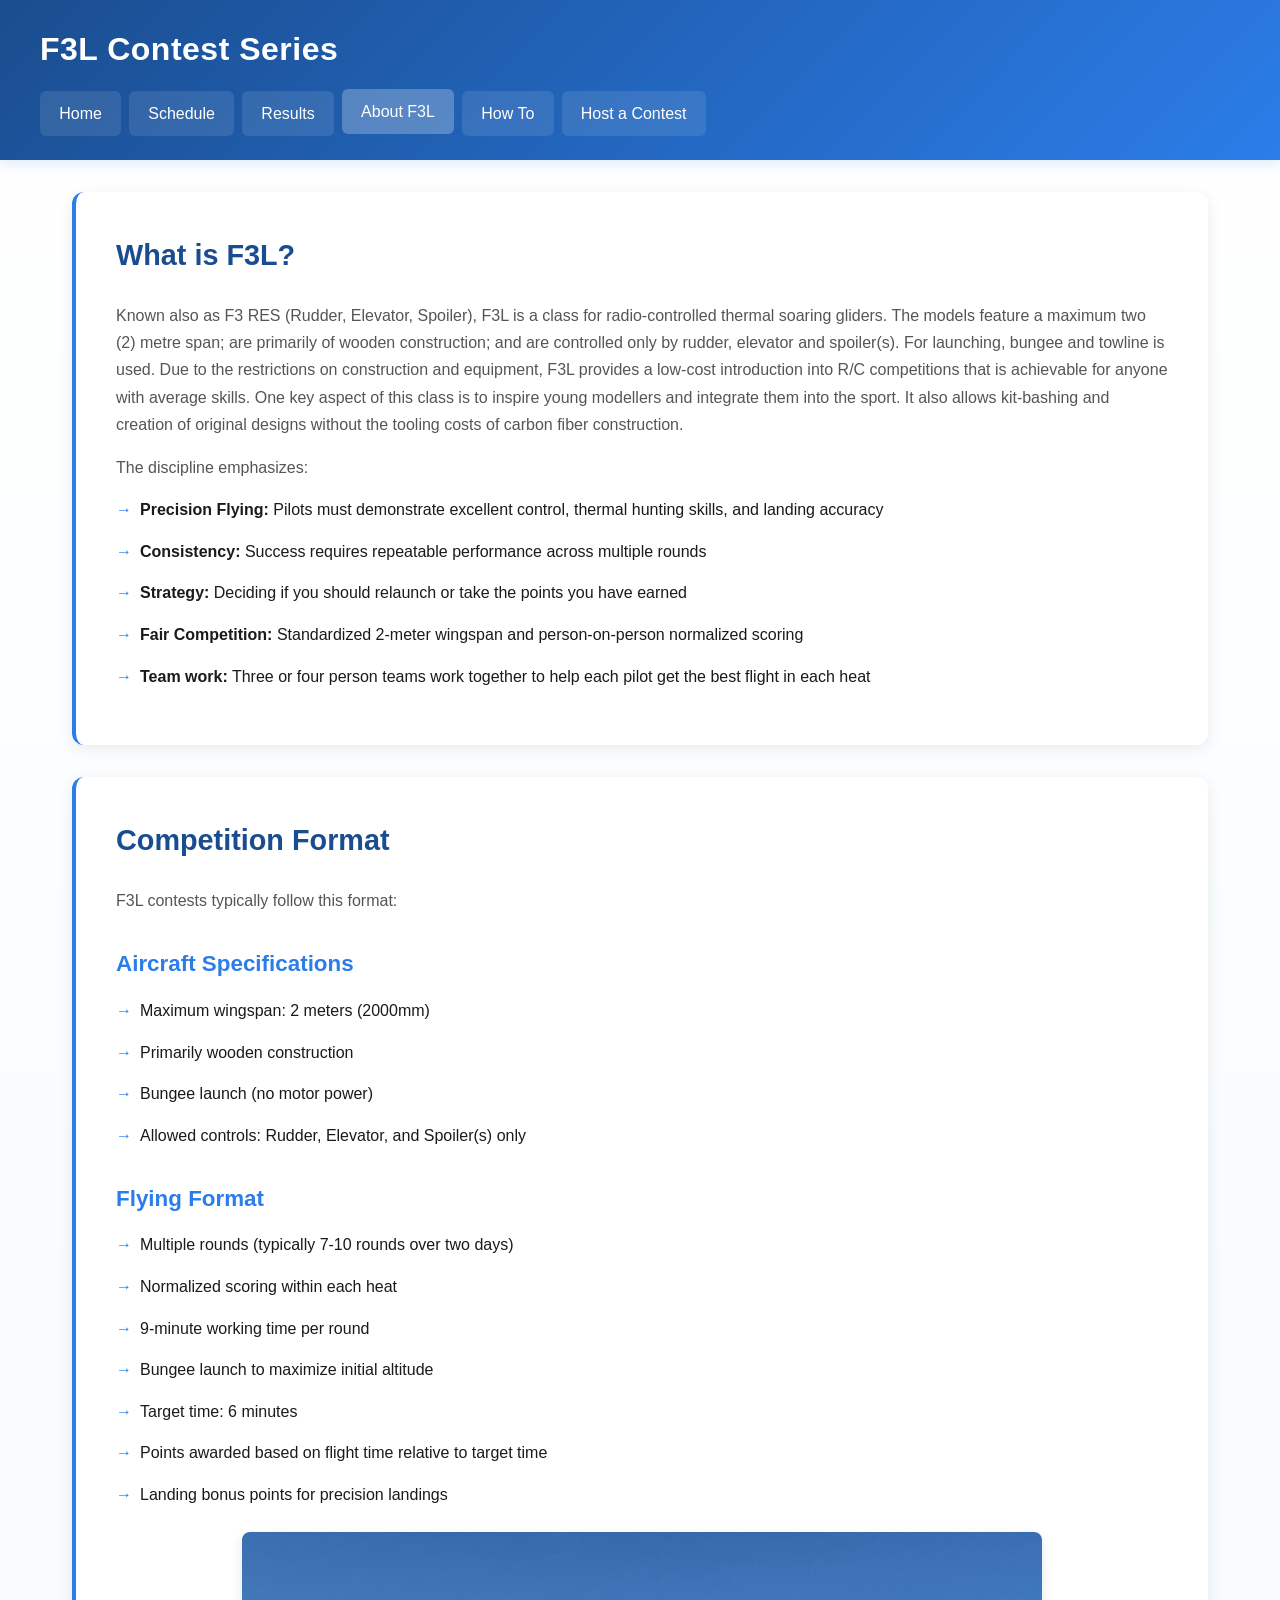
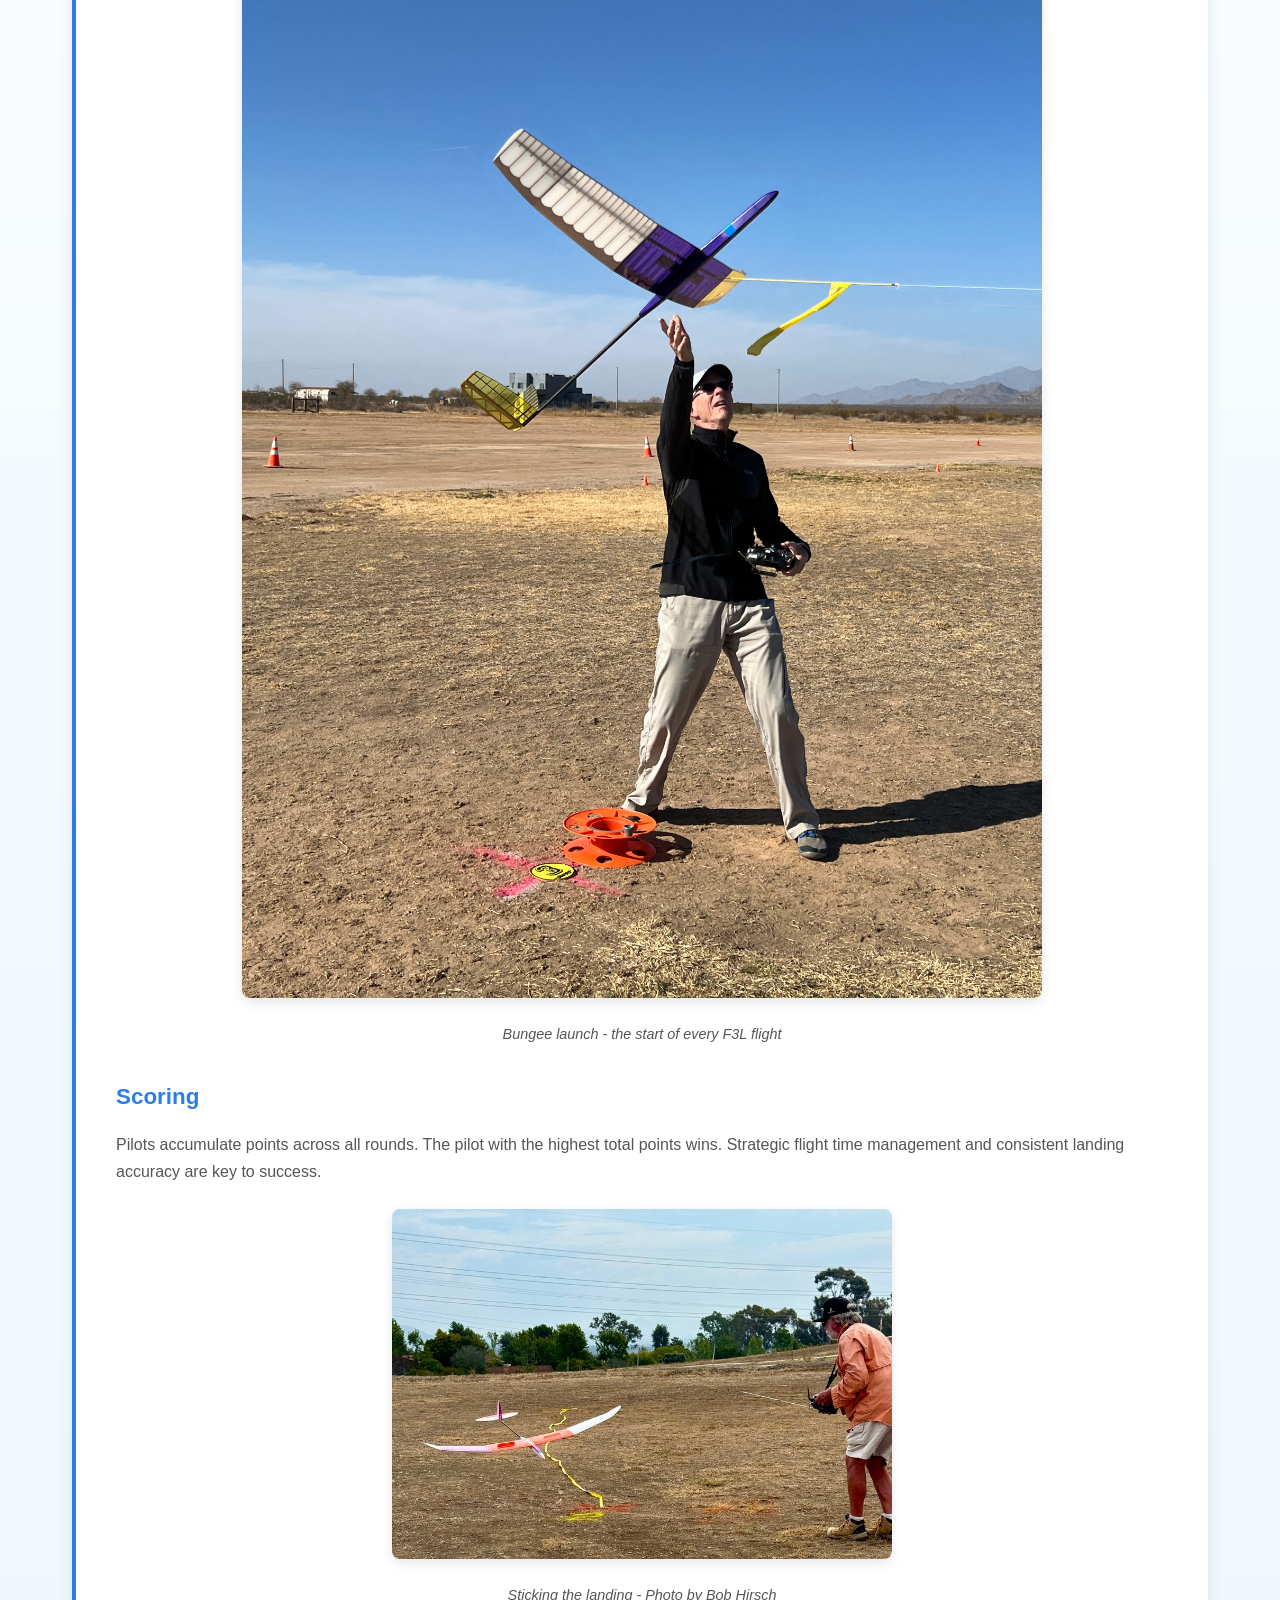
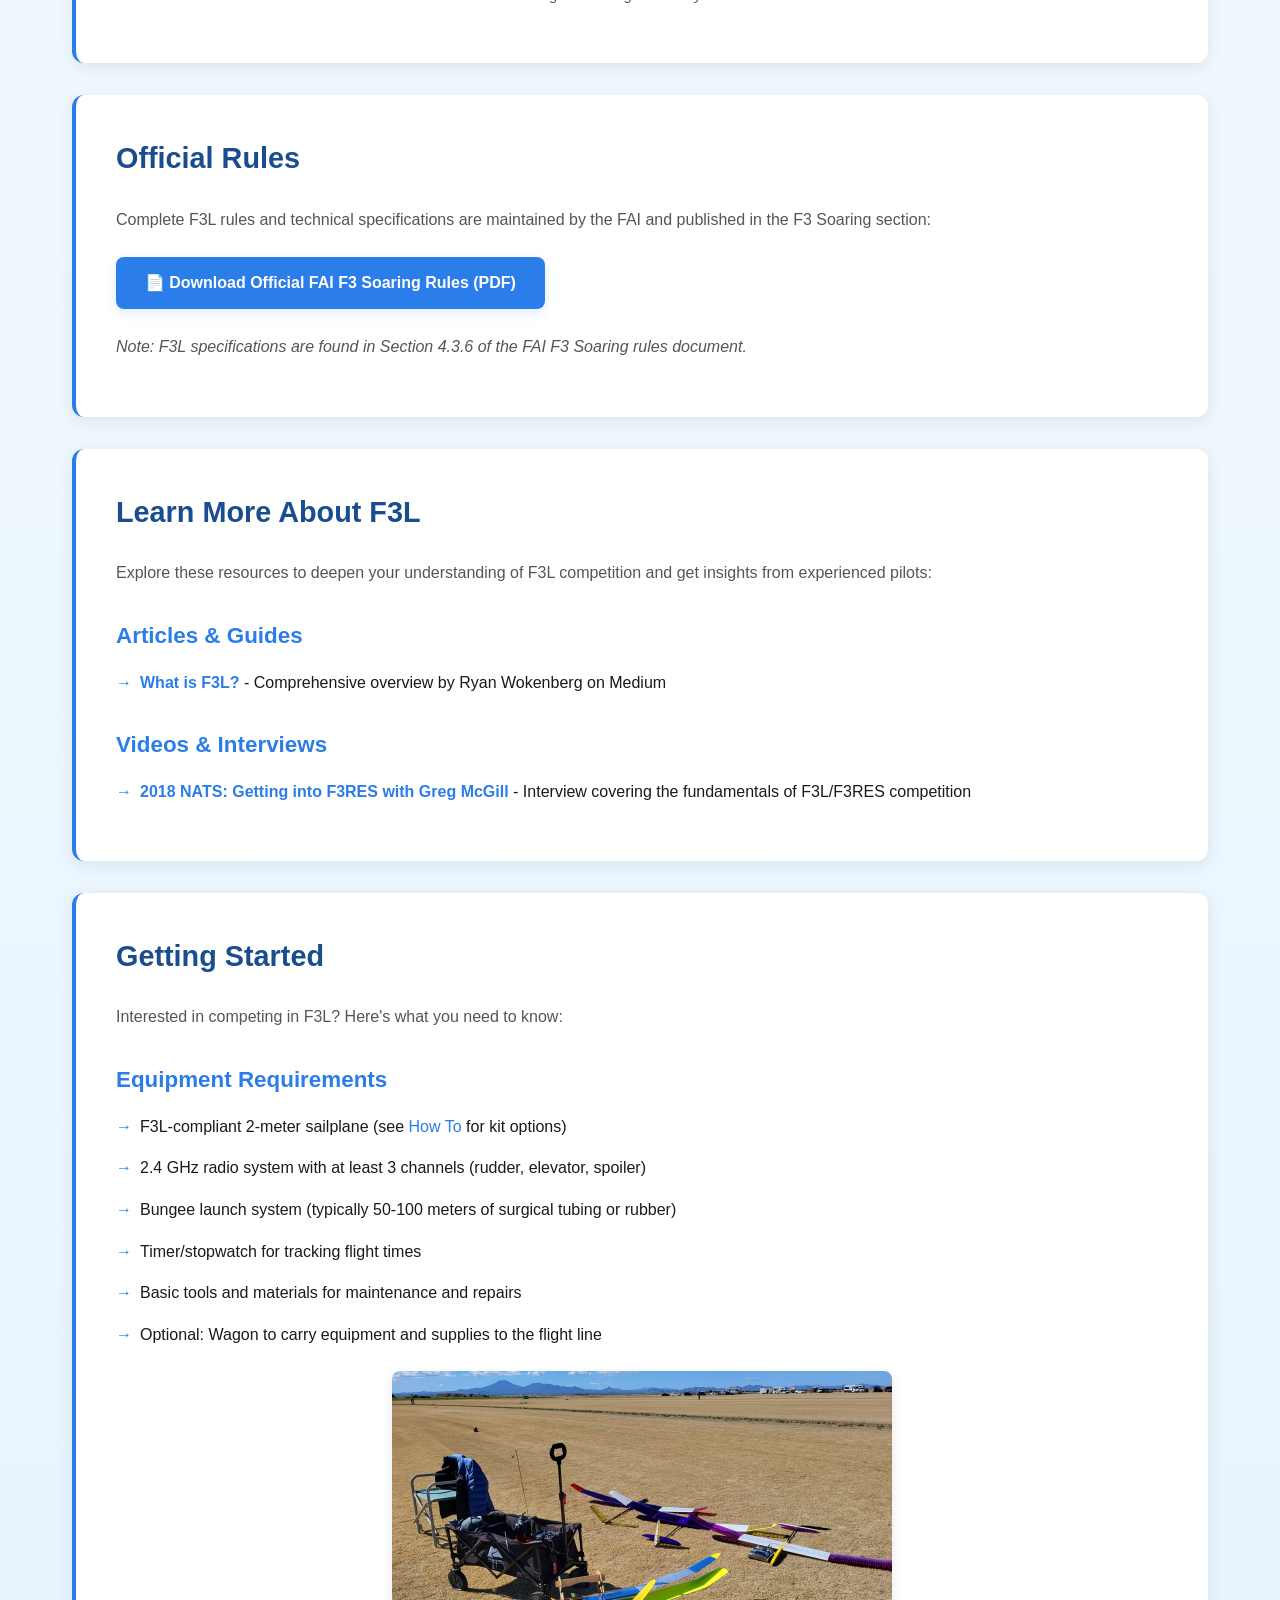
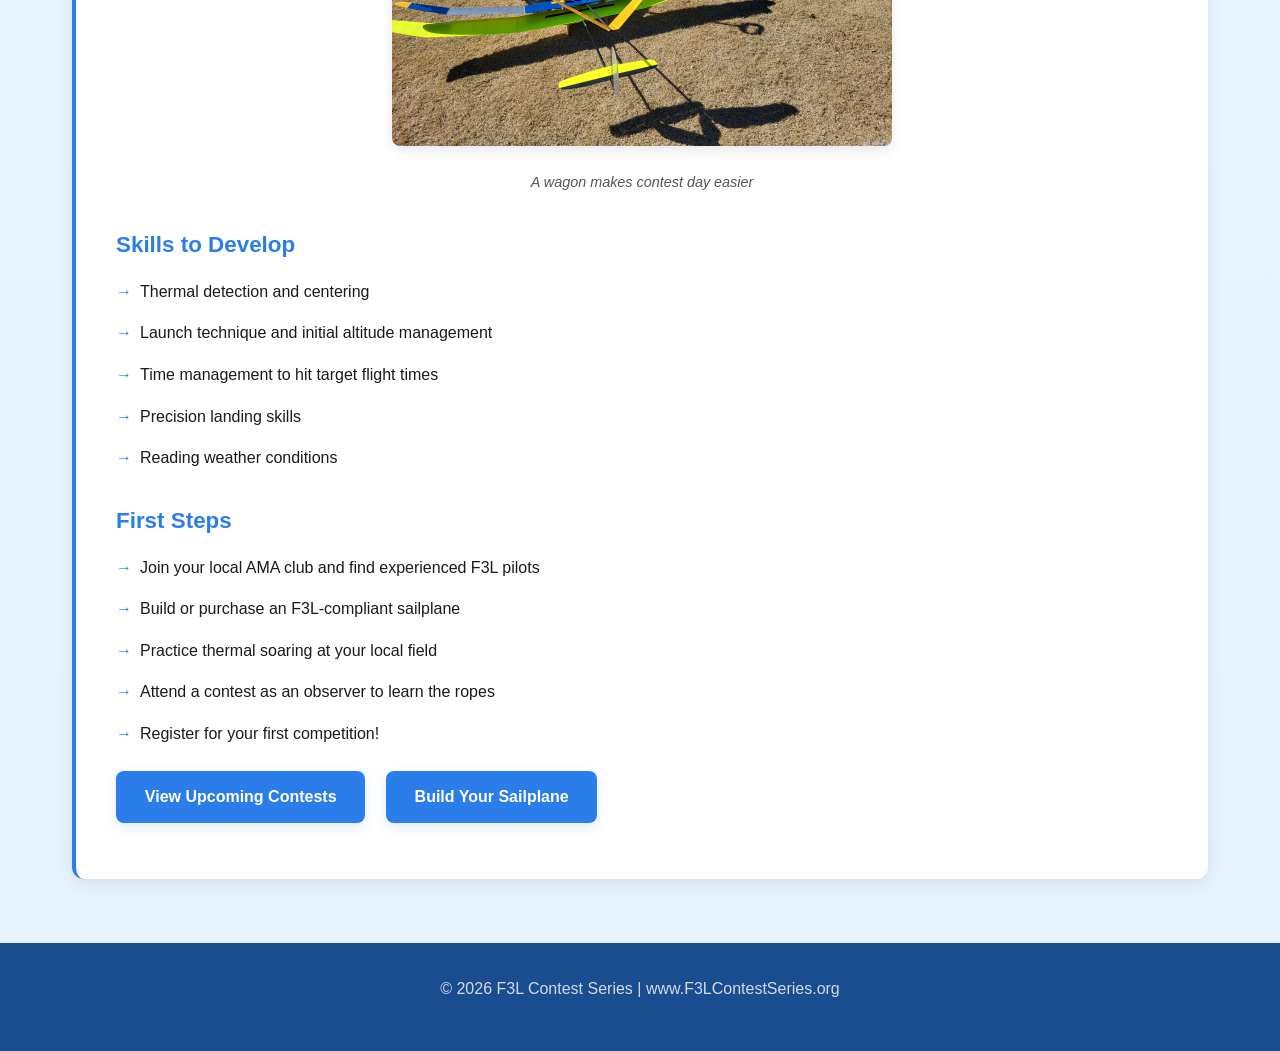
==== about.html @ 9ebe704e "Initial commit" ====
<!DOCTYPE html>
<html lang="en">
<head>
    <meta charset="UTF-8">
    <meta name="viewport" content="width=device-width, initial-scale=1.0">
    <title>About F3L - F3L Contest Series</title>
    <link rel="stylesheet" href="styles.css">
</head>
<body>
    <header>
        <div class="header-content">
            <h1>F3L Contest Series</h1>
            <nav>
                <ul>
                    <li><a href="index.html">Home</a></li>
                    <li><a href="schedule.html">Schedule</a></li>
                    <li><a href="results.html">Results</a></li>
                    <li><a href="about.html" class="active">About F3L</a></li>
                    <li><a href="howto.html">How To</a></li>
                    <li><a href="host.html">Host a Contest</a></li>
                </ul>
            </nav>
        </div>
    </header>

    <main>
        <div class="content-card">
            <h2>What is F3L?</h2>
            <p>Known also as F3 RES (Rudder, Elevator, Spoiler), F3L is a class for radio-controlled thermal soaring gliders. The models feature a maximum two (2) metre span; are primarily of wooden construction; and are controlled only by rudder, elevator and spoiler(s). For launching, bungee and towline is used. Due to the restrictions on construction and equipment, F3L provides a low-cost introduction into R/C competitions that is achievable for anyone with average skills. One key aspect of this class is to inspire young modellers and integrate them into the sport. It also allows kit-bashing and creation of original designs without the tooling costs of carbon fiber construction.</p>
            
            <p>The discipline emphasizes:</p>
            <ul class="resource-list">
                <li><strong>Precision Flying:</strong> Pilots must demonstrate excellent control, thermal hunting skills, and landing accuracy</li>
                <li><strong>Consistency:</strong> Success requires repeatable performance across multiple rounds</li>
                <li><strong>Strategy:</strong> Deciding if you should relaunch or take the points you have earned</li>
                <li><strong>Fair Competition:</strong> Standardized 2-meter wingspan and person-on-person normalized scoring</li>
                <li><strong>Team work:</strong> Three or four person teams work together to help each pilot get the best flight in each heat</li>
            </ul>
        </div>

        <div class="content-card">
            <h2>Competition Format</h2>
            <p>F3L contests typically follow this format:</p>
            
            <h3>Aircraft Specifications</h3>
            <ul class="resource-list">
                <li>Maximum wingspan: 2 meters (2000mm)</li>
                <li>Primarily wooden construction</li>
                <li>Bungee launch (no motor power)</li>
                <li>Allowed controls: Rudder, Elevator, and Spoiler(s) only</li>
            </ul>

            <h3>Flying Format</h3>
            <ul class="resource-list">
                <li>Multiple rounds (typically 7-10 rounds over two days)</li>
                <li>Normalized scoring within each heat</li>
                <li>9-minute working time per round</li>
                <li>Bungee launch to maximize initial altitude</li>
                <li>Target time: 6 minutes</li>
                <li>Points awarded based on flight time relative to target time</li>
                <li>Landing bonus points for precision landings</li>
            </ul>

            <img src="assets/launch_1.jpeg" alt="F3L bungee launch" class="content-image">
            <p class="image-caption">Bungee launch - the start of every F3L flight</p>

            <h3>Scoring</h3>
            <p>Pilots accumulate points across all rounds. The pilot with the highest total points wins. Strategic flight time management and consistent landing accuracy are key to success.</p>

            <img src="assets/Sticking the landing (Bob Hirsch).jpg" alt="Precision landing in F3L" class="content-image-small">
            <p class="image-caption">Sticking the landing - Photo by Bob Hirsch</p>
        </div>

        <div class="content-card">
            <h2>Official Rules</h2>
            <p>Complete F3L rules and technical specifications are maintained by the FAI and published in the F3 Soaring section:</p>
            
            <p style="margin-top: 1.5rem;">
                <a href="https://www.fai.org/sites/default/files/ciam_f3_soaring_2025v2_final.pdf" class="btn" target="_blank" rel="noopener">
                    📄 Download Official FAI F3 Soaring Rules (PDF)
                </a>
            </p>
            
            <p style="margin-top: 1.5rem; color: #555;">
                <em>Note: F3L specifications are found in Section 4.3.6 of the FAI F3 Soaring rules document.</em>
            </p>
        </div>

        <div class="content-card">
            <h2>Learn More About F3L</h2>
            <p>Explore these resources to deepen your understanding of F3L competition and get insights from experienced pilots:</p>
            
            <h3>Articles & Guides</h3>
            <ul class="resource-list">
                <li>
                    <a href="https://medium.com/rc-soaring-digest/what-is-f3l-905ea23badf6" target="_blank" rel="noopener">
                        <strong>What is F3L?</strong>
                    </a> - Comprehensive overview by Ryan Wokenberg on Medium
                </li>
            </ul>

            <h3>Videos & Interviews</h3>
            <ul class="resource-list">
                <li>
                    <a href="https://www.youtube.com/watch?v=TtjdcjQbdcg" target="_blank" rel="noopener">
                        <strong>2018 NATS: Getting into F3RES with Greg McGill</strong>
                    </a> - Interview covering the fundamentals of F3L/F3RES competition
                </li>
            </ul>
            
        </div>

        <div class="content-card">
            <h2>Getting Started</h2>
            <p>Interested in competing in F3L? Here's what you need to know:</p>
            
            <h3>Equipment Requirements</h3>
            <ul class="resource-list">
                <li>F3L-compliant 2-meter sailplane (see <a href="howto.html">How To</a> for kit options)</li>
                <li>2.4 GHz radio system with at least 3 channels (rudder, elevator, spoiler)</li>
                <li>Bungee launch system (typically 50-100 meters of surgical tubing or rubber)</li>
                <li>Timer/stopwatch for tracking flight times</li>
                <li>Basic tools and materials for maintenance and repairs</li>
                <li>Optional: Wagon to carry equipment and supplies to the flight line</li>
            </ul>

            <img src="assets/wagon.jpg" alt="Wagon with F3L equipment" class="content-image-small">
            <p class="image-caption">A wagon makes contest day easier</p>

            <h3>Skills to Develop</h3>
            <ul class="resource-list">
                <li>Thermal detection and centering</li>
                <li>Launch technique and initial altitude management</li>
                <li>Time management to hit target flight times</li>
                <li>Precision landing skills</li>
                <li>Reading weather conditions</li>
            </ul>

            <h3>First Steps</h3>
            <ul class="resource-list">
                <li>Join your local AMA club and find experienced F3L pilots</li>
                <li>Build or purchase an F3L-compliant sailplane</li>
                <li>Practice thermal soaring at your local field</li>
                <li>Attend a contest as an observer to learn the ropes</li>
                <li>Register for your first competition!</li>
            </ul>

            <p style="margin-top: 1.5rem;">
                <a href="schedule.html" class="btn">View Upcoming Contests</a>
                <a href="howto.html" class="btn-secondary" style="margin-left: 1rem;">Build Your Sailplane</a>
            </p>
        </div>
    </main>

    <footer>
        <p>&copy; 2026 F3L Contest Series | <a href="http://www.f3lcontestseries.org" style="color: rgba(255,255,255,0.8);">www.F3LContestSeries.org</a></p>
    </footer>
</body>
</html>
---- styles.css ----
/* F3L Contest Series - Main Stylesheet */

:root {
  --sky-blue: #2b7de9;
  --deep-blue: #1a4d8f;
  --light-blue: #e3f2fd;
  --accent-blue: #4a9eff;
  --white: #ffffff;
  --off-white: #f8f9fa;
  --text-dark: #1a1a1a;
  --text-gray: #555555;
  --border-color: #d1e3f8;
  --shadow: rgba(43, 125, 233, 0.15);
}

* {
  margin: 0;
  padding: 0;
  box-sizing: border-box;
}

body {
  font-family: 'Segoe UI', Tahoma, Geneva, Verdana, sans-serif;
  line-height: 1.6;
  color: var(--text-dark);
  background: linear-gradient(to bottom, var(--white) 0%, var(--light-blue) 100%);
  min-height: 100vh;
}

/* Header & Navigation */
header {
  background: linear-gradient(135deg, var(--deep-blue) 0%, var(--sky-blue) 100%);
  color: var(--white);
  padding: 1.5rem 2rem;
  box-shadow: 0 4px 12px var(--shadow);
  position: sticky;
  top: 0;
  z-index: 1000;
}

.header-content {
  max-width: 1200px;
  margin: 0 auto;
}

h1 {
  font-size: 2rem;
  font-weight: 600;
  margin-bottom: 1rem;
  letter-spacing: 0.5px;
}

nav ul {
  list-style: none;
  display: flex;
  flex-wrap: wrap;
  gap: 0.5rem;
}

nav a {
  color: var(--white);
  text-decoration: none;
  padding: 0.6rem 1.2rem;
  border-radius: 6px;
  transition: all 0.3s ease;
  background: rgba(255, 255, 255, 0.1);
  font-weight: 500;
  display: inline-block;
}

nav a:hover,
nav a.active {
  background: rgba(255, 255, 255, 0.25);
  transform: translateY(-2px);
}

/* Banner Image */
.banner-image {
  width: 100%;
  overflow: hidden;
  max-height: 400px;
  position: relative;
}

.banner-image img {
  width: 100%;
  height: auto;
  display: block;
  object-fit: cover;
  max-height: 400px;
}

/* Main Content */
main {
  max-width: 1200px;
  margin: 2rem auto;
  padding: 0 2rem;
}

.content-card {
  background: var(--white);
  border-radius: 12px;
  padding: 2.5rem;
  margin-bottom: 2rem;
  box-shadow: 0 4px 16px rgba(0, 0, 0, 0.08);
  border-left: 4px solid var(--sky-blue);
}

h2 {
  color: var(--deep-blue);
  font-size: 1.8rem;
  margin-bottom: 1.5rem;
  font-weight: 600;
}

h3 {
  color: var(--sky-blue);
  font-size: 1.4rem;
  margin-top: 2rem;
  margin-bottom: 1rem;
  font-weight: 600;
}

p {
  margin-bottom: 1rem;
  color: var(--text-gray);
  line-height: 1.7;
}

/* Links */
a {
  color: var(--sky-blue);
  text-decoration: none;
  transition: color 0.3s ease;
}

a:hover {
  color: var(--deep-blue);
  text-decoration: underline;
}

/* Buttons & CTAs */
.btn {
  display: inline-block;
  padding: 0.8rem 1.8rem;
  background: var(--sky-blue);
  color: var(--white);
  border-radius: 8px;
  text-decoration: none;
  font-weight: 600;
  transition: all 0.3s ease;
  border: none;
  cursor: pointer;
  box-shadow: 0 4px 12px var(--shadow);
}

.btn:hover {
  background: var(--deep-blue);
  transform: translateY(-2px);
  box-shadow: 0 6px 16px var(--shadow);
  text-decoration: none;
}

.btn-secondary {
  display: inline-block;
  padding: 0.8rem 1.8rem;
  background: var(--sky-blue);
  color: var(--white);
  border-radius: 8px;
  text-decoration: none;
  font-weight: 600;
  transition: all 0.3s ease;
  border: none;
  cursor: pointer;
  box-shadow: 0 4px 12px var(--shadow);
}

.btn-secondary:hover {
  background: var(--deep-blue);
  transform: translateY(-2px);
  box-shadow: 0 6px 16px var(--shadow);
  text-decoration: none;
}

/* Event Cards */
.event-card {
  background: var(--off-white);
  border-left: 4px solid var(--accent-blue);
  padding: 1.5rem;
  margin-bottom: 1.5rem;
  border-radius: 8px;
  transition: all 0.3s ease;
}

.event-card:hover {
  background: var(--white);
  box-shadow: 0 4px 12px rgba(0, 0, 0, 0.1);
  transform: translateX(8px);
}

.event-date {
  color: var(--sky-blue);
  font-weight: 600;
  font-size: 1.1rem;
  margin-bottom: 0.5rem;
}

.event-title {
  color: var(--deep-blue);
  font-size: 1.2rem;
  font-weight: 600;
  margin-bottom: 0.3rem;
}

.event-location {
  color: var(--text-gray);
  font-size: 0.95rem;
}

/* YouTube Embeds */
.video-container {
  position: relative;
  padding-bottom: 56.25%;
  height: 0;
  overflow: hidden;
  margin: 1.5rem 0;
  border-radius: 8px;
  box-shadow: 0 4px 12px rgba(0, 0, 0, 0.1);
}

.video-container iframe {
  position: absolute;
  top: 0;
  left: 0;
  width: 100%;
  height: 100%;
  border-radius: 8px;
}

/* Resource Links */
.resource-list {
  list-style: none;
  margin: 1rem 0;
}

.resource-list li {
  margin-bottom: 1rem;
  padding-left: 1.5rem;
  position: relative;
}

.resource-list li:before {
  content: "→";
  position: absolute;
  left: 0;
  color: var(--sky-blue);
  font-weight: bold;
}

.resource-list a {
  font-weight: 500;
}

/* Download Links */
.download-link {
  display: inline-flex;
  align-items: center;
  gap: 0.5rem;
  padding: 0.8rem 1.5rem;
  background: var(--light-blue);
  color: var(--deep-blue);
  border-radius: 8px;
  margin: 0.5rem 0.5rem 0.5rem 0;
  transition: all 0.3s ease;
  font-weight: 500;
  text-decoration: none;
}

.download-link:hover {
  background: var(--sky-blue);
  color: var(--white);
  transform: translateY(-2px);
  text-decoration: none;
}

/* Tables */
table {
  width: 100%;
  border-collapse: collapse;
  margin: 1.5rem 0;
  background: var(--white);
  border-radius: 8px;
  overflow: hidden;
  box-shadow: 0 2px 8px rgba(0, 0, 0, 0.05);
}

th, td {
  padding: 1rem;
  text-align: left;
  border-bottom: 1px solid var(--border-color);
}

th {
  background: var(--light-blue);
  color: var(--deep-blue);
  font-weight: 600;
}

tr:hover {
  background: var(--off-white);
}

/* Image Placeholders */
.image-placeholder {
  background: linear-gradient(135deg, var(--light-blue) 0%, var(--white) 100%);
  border: 2px dashed var(--border-color);
  border-radius: 8px;
  padding: 3rem;
  text-align: center;
  color: var(--text-gray);
  margin: 1.5rem 0;
}

/* Hero Section */
.hero {
  background: linear-gradient(135deg, var(--deep-blue) 0%, var(--sky-blue) 100%);
  color: var(--white);
  padding: 3rem 2.5rem;
  border-radius: 12px;
  margin-bottom: 2rem;
  text-align: center;
  box-shadow: 0 8px 24px var(--shadow);
}

.hero h2 {
  color: var(--white);
  font-size: 2.5rem;
  margin-bottom: 1rem;
}

.hero p {
  color: rgba(255, 255, 255, 0.95);
  font-size: 1.2rem;
  margin-bottom: 1.5rem;
}

/* Footer */
footer {
  background: var(--deep-blue);
  color: var(--white);
  text-align: center;
  padding: 2rem;
  margin-top: 4rem;
}

footer p {
  color: rgba(255, 255, 255, 0.8);
}

/* Responsive Design */
@media (max-width: 768px) {
  header {
    padding: 1rem;
  }

  h1 {
    font-size: 1.5rem;
  }

  nav ul {
    gap: 0.3rem;
  }

  nav a {
    padding: 0.5rem 0.8rem;
    font-size: 0.9rem;
  }

  main {
    padding: 0 1rem;
  }

  .content-card {
    padding: 1.5rem;
  }

  h2 {
    font-size: 1.5rem;
  }

  h3 {
    font-size: 1.2rem;
  }

  .hero {
    padding: 2rem 1.5rem;
  }

  .hero h2 {
    font-size: 1.8rem;
  }

  .hero p {
    font-size: 1rem;
  }

  table {
    font-size: 0.9rem;
  }

  th, td {
    padding: 0.7rem;
  }
}

@media (max-width: 480px) {
  nav ul {
    flex-direction: column;
  }

  nav a {
    text-align: center;
    width: 100%;
  }

  .event-card:hover {
    transform: translateX(0);
  }
}

/* Tabs for Results Page */
.tabs {
  display: flex;
  gap: 0.5rem;
  margin-bottom: 1.5rem;
  border-bottom: 2px solid var(--border-color);
}

.tab-button {
  padding: 0.8rem 1.5rem;
  background: transparent;
  color: var(--text-gray);
  border: none;
  border-bottom: 3px solid transparent;
  cursor: pointer;
  font-size: 1rem;
  font-weight: 600;
  transition: all 0.3s ease;
}

.tab-button:hover {
  color: var(--sky-blue);
}

.tab-button.active {
  color: var(--deep-blue);
  border-bottom-color: var(--sky-blue);
}

.tab-content {
  display: none;
}

.tab-content.active {
  display: block;
}

.standings-iframe {
  width: 100%;
  height: 800px;
  border: 1px solid var(--border-color);
  border-radius: 8px;
  background: var(--white);
}

/* Content Images */
.content-image {
  width: 100%;
  max-width: 800px;
  height: auto;
  border-radius: 8px;
  box-shadow: 0 4px 12px rgba(0, 0, 0, 0.1);
  margin: 1.5rem auto;
  display: block;
}

.content-image-small {
  width: 100%;
  max-width: 500px;
  height: auto;
  border-radius: 8px;
  box-shadow: 0 4px 12px rgba(0, 0, 0, 0.1);
  margin: 1.5rem auto;
  display: block;
}

.image-caption {
  text-align: center;
  font-style: italic;
  color: var(--text-gray);
  font-size: 0.9rem;
  margin-top: 0.5rem;
}

.image-grid {
  display: grid;
  grid-template-columns: repeat(auto-fit, minmax(300px, 1fr));
  gap: 1.5rem;
  margin: 1.5rem 0;
}

.image-grid img {
  width: 100%;
  height: 250px;
  object-fit: cover;
  border-radius: 8px;
  box-shadow: 0 4px 12px rgba(0, 0, 0, 0.1);
}

@media (max-width: 768px) {
  .tabs {
    flex-direction: column;
    gap: 0;
  }
  
  .image-grid {
    grid-template-columns: 1fr;
  }
}

  .tab-button {
    width: 100%;
    text-align: left;
    border-bottom: 1px solid var(--border-color);
  }

  .tab-button.active {
    background: var(--light-blue);
    border-left: 4px solid var(--sky-blue);
  }

  .standings-iframe {
    height: 600px;
  }
}
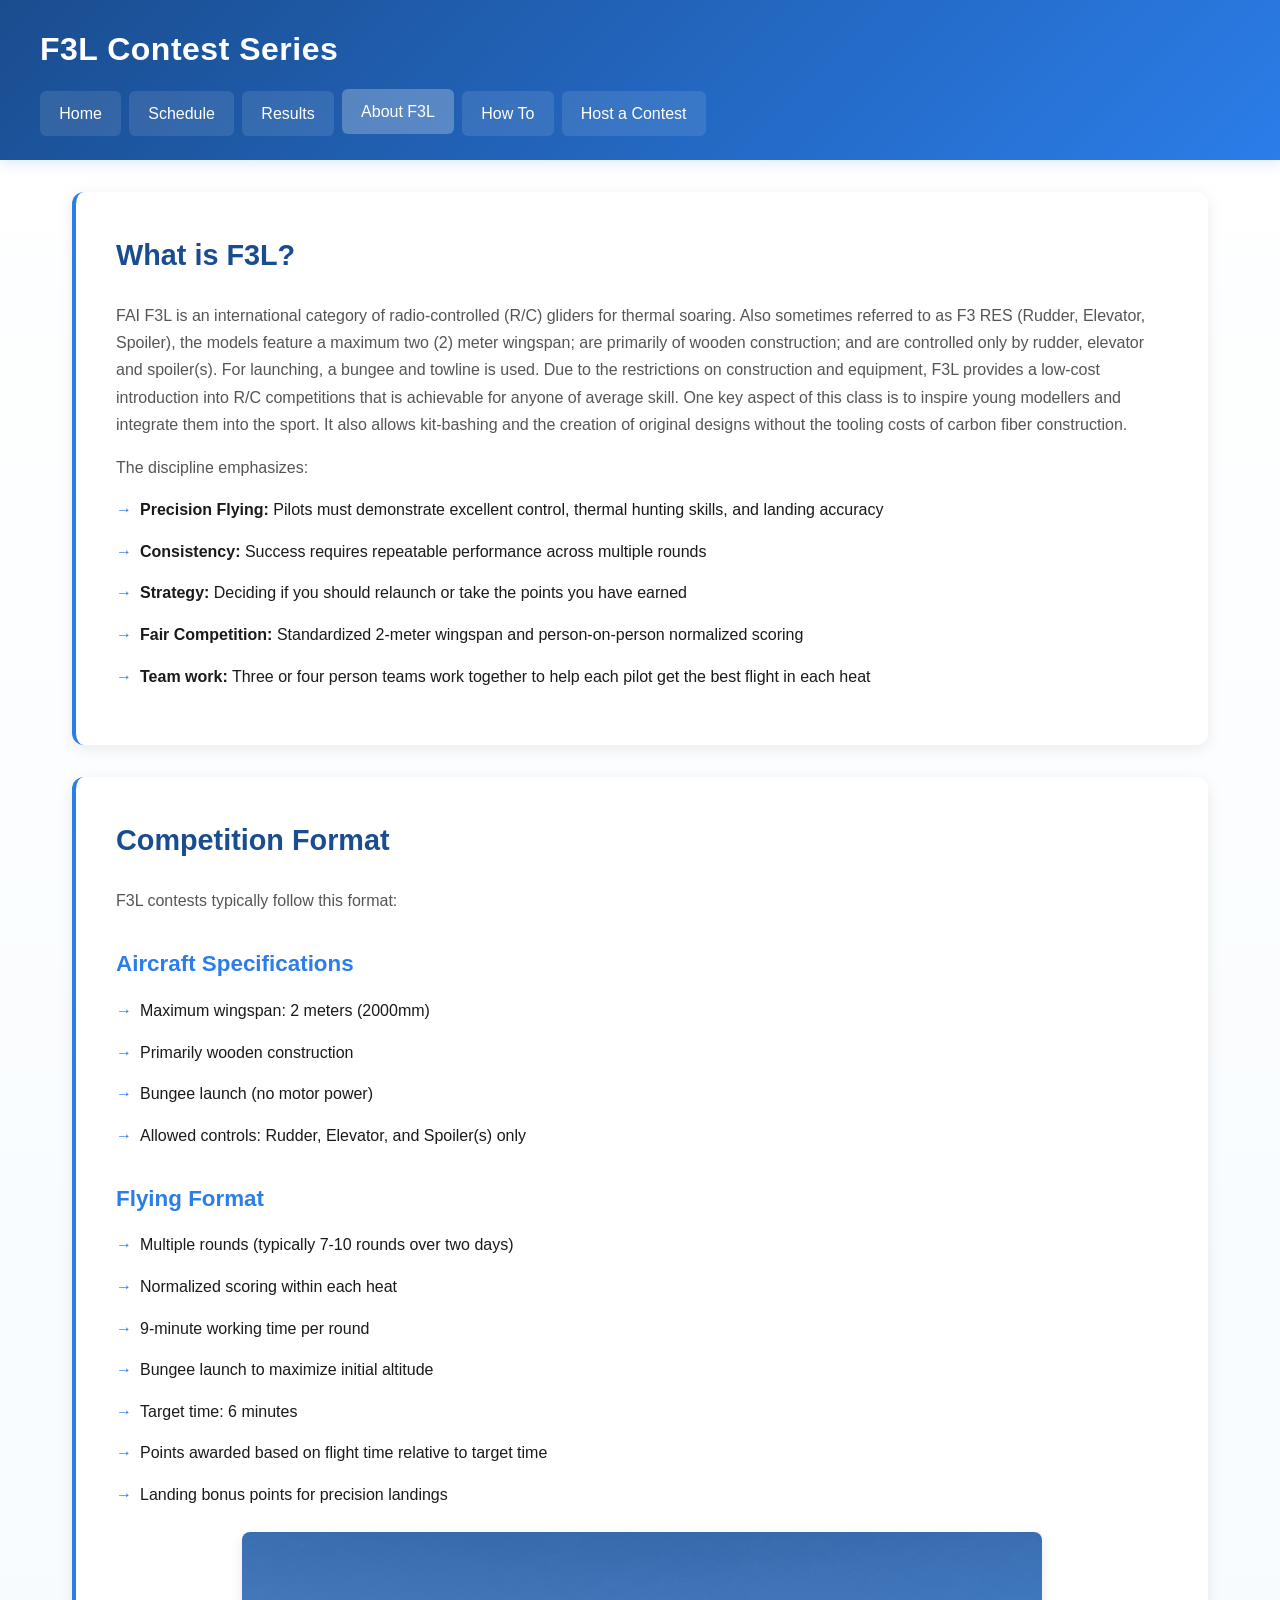
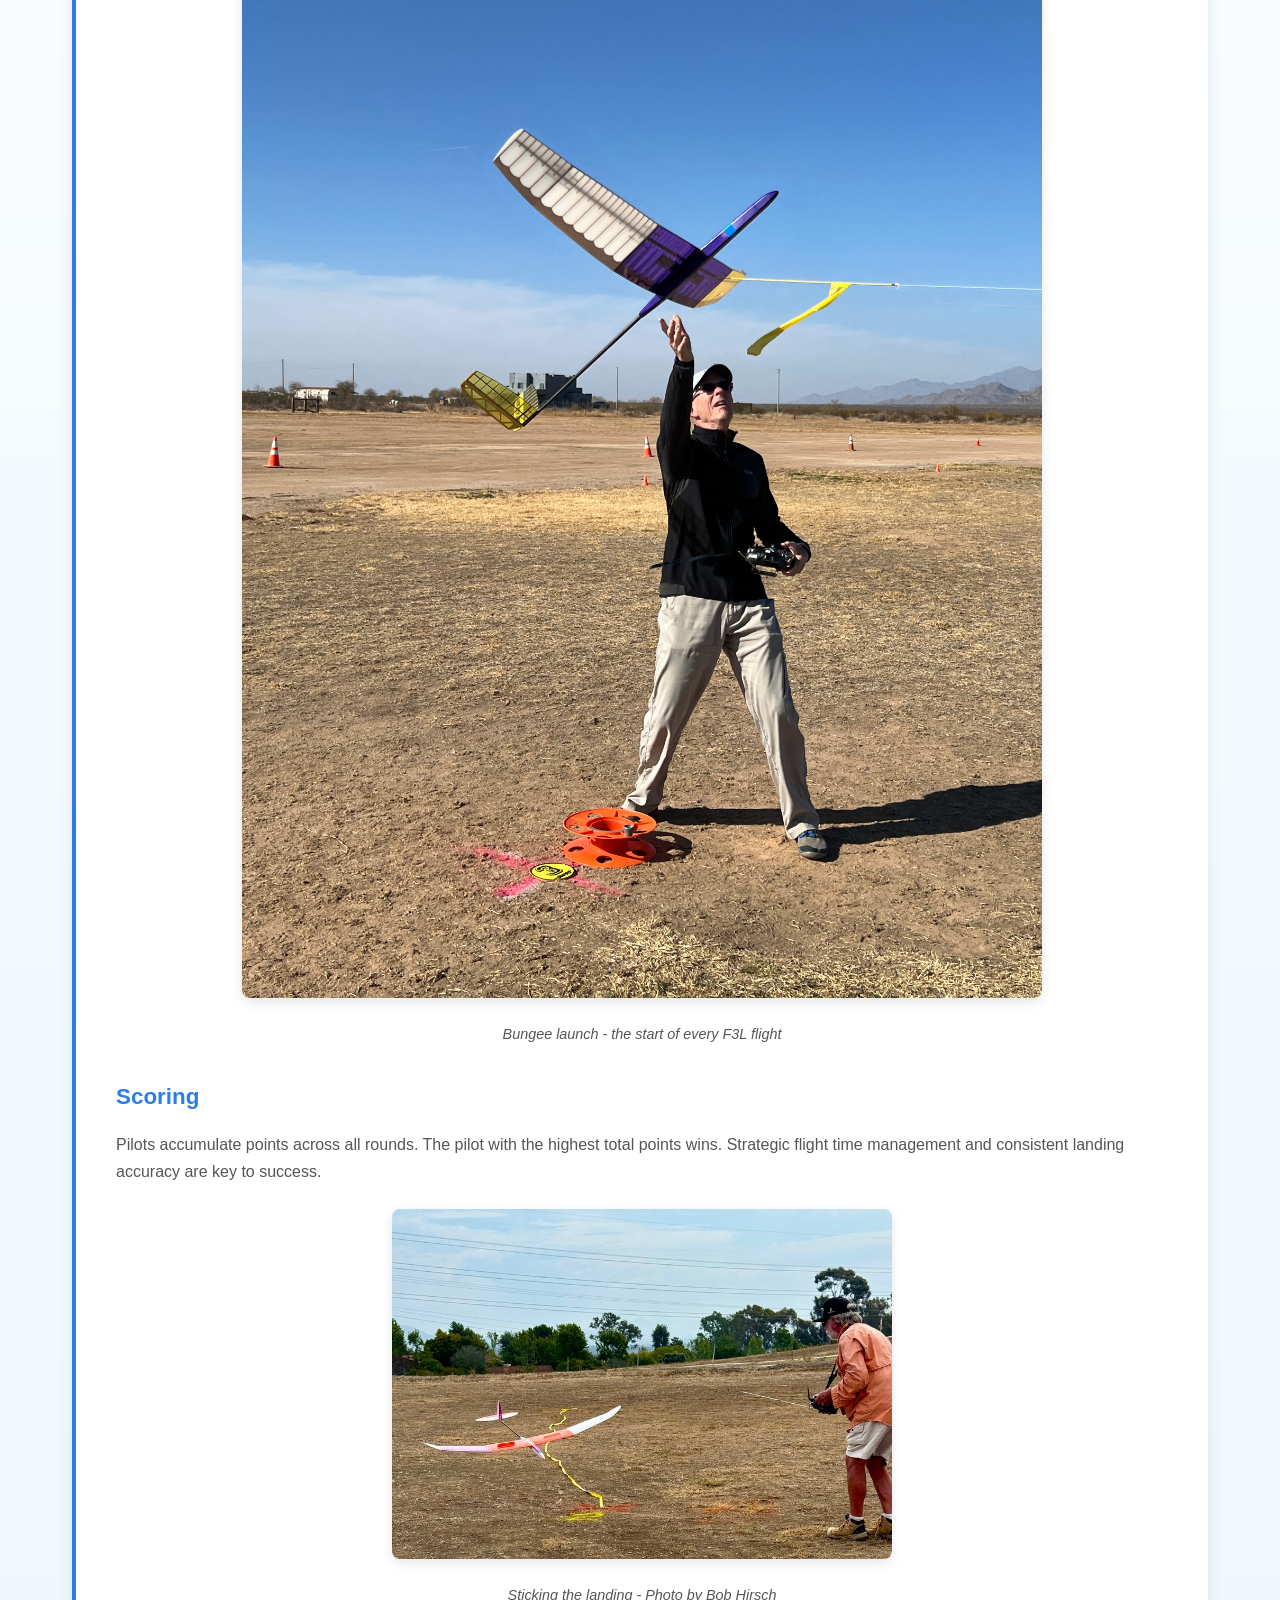
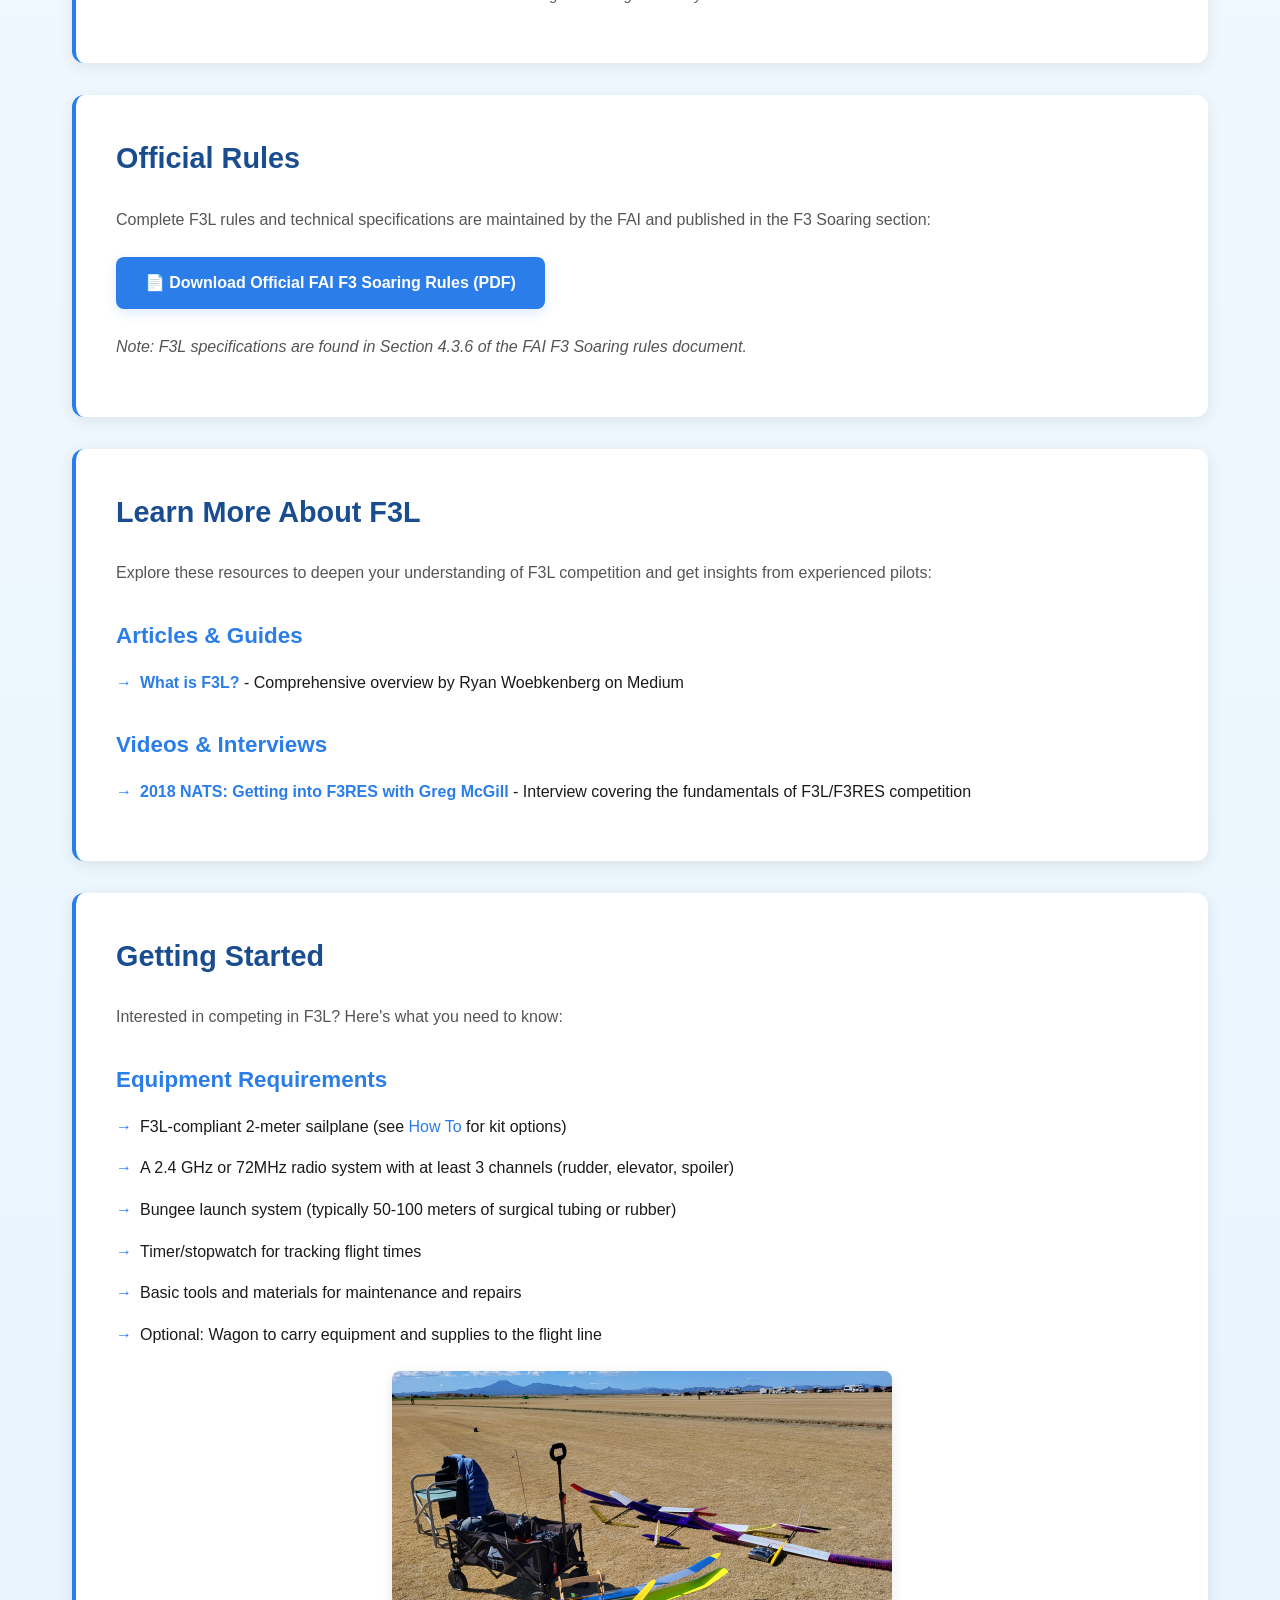
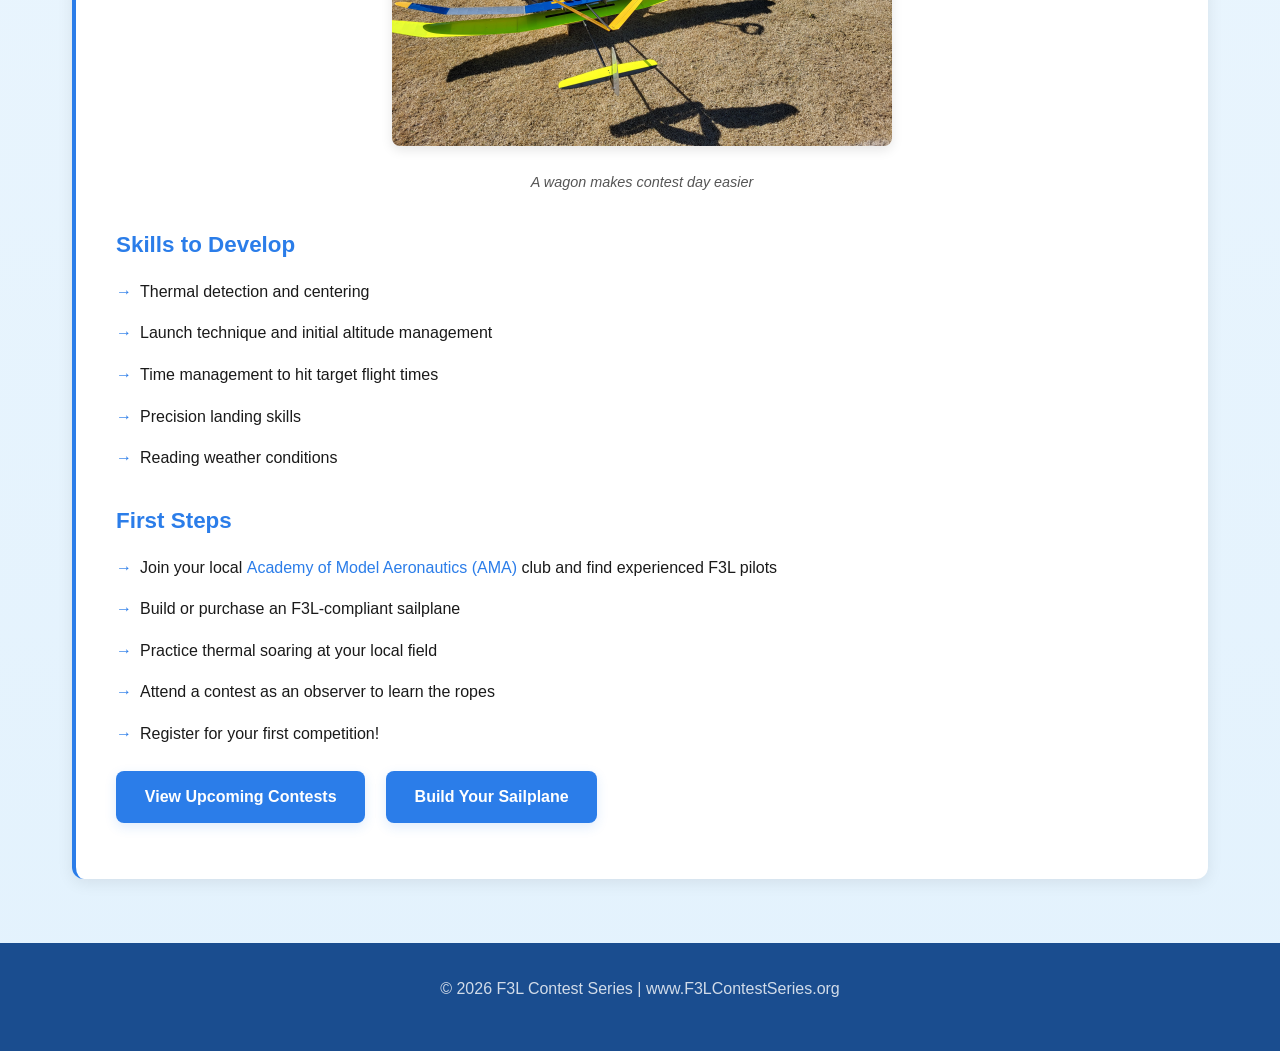
==== commit be970f61: "Apply Gary's feedback: update content, contest details, and add hyperlinks - Changed tagline from 'N" ====
--- a/about.html
+++ b/about.html
@@ -26,7 +26,7 @@
     <main>
         <div class="content-card">
             <h2>What is F3L?</h2>
-            <p>Known also as F3 RES (Rudder, Elevator, Spoiler), F3L is a class for radio-controlled thermal soaring gliders. The models feature a maximum two (2) metre span; are primarily of wooden construction; and are controlled only by rudder, elevator and spoiler(s). For launching, bungee and towline is used. Due to the restrictions on construction and equipment, F3L provides a low-cost introduction into R/C competitions that is achievable for anyone with average skills. One key aspect of this class is to inspire young modellers and integrate them into the sport. It also allows kit-bashing and creation of original designs without the tooling costs of carbon fiber construction.</p>
+            <p>FAI F3L is an international category of radio-controlled (R/C) gliders for thermal soaring. Also sometimes referred to as F3 RES (Rudder, Elevator, Spoiler), the models feature a maximum two (2) meter wingspan; are primarily of wooden construction; and are controlled only by rudder, elevator and spoiler(s). For launching, a bungee and towline is used. Due to the restrictions on construction and equipment, F3L provides a low-cost introduction into R/C competitions that is achievable for anyone of average skill. One key aspect of this class is to inspire young modellers and integrate them into the sport. It also allows kit-bashing and the creation of original designs without the tooling costs of carbon fiber construction.</p>
             
             <p>The discipline emphasizes:</p>
             <ul class="resource-list">
@@ -95,7 +95,7 @@
                 <li>
                     <a href="https://medium.com/rc-soaring-digest/what-is-f3l-905ea23badf6" target="_blank" rel="noopener">
                         <strong>What is F3L?</strong>
-                    </a> - Comprehensive overview by Ryan Wokenberg on Medium
+                    </a> - Comprehensive overview by Ryan Woebkenberg on Medium
                 </li>
             </ul>
 
@@ -117,7 +117,7 @@
             <h3>Equipment Requirements</h3>
             <ul class="resource-list">
                 <li>F3L-compliant 2-meter sailplane (see <a href="howto.html">How To</a> for kit options)</li>
-                <li>2.4 GHz radio system with at least 3 channels (rudder, elevator, spoiler)</li>
+                <li>A 2.4 GHz or 72MHz radio system with at least 3 channels (rudder, elevator, spoiler)</li>
                 <li>Bungee launch system (typically 50-100 meters of surgical tubing or rubber)</li>
                 <li>Timer/stopwatch for tracking flight times</li>
                 <li>Basic tools and materials for maintenance and repairs</li>
@@ -138,7 +138,7 @@
 
             <h3>First Steps</h3>
             <ul class="resource-list">
-                <li>Join your local AMA club and find experienced F3L pilots</li>
+                <li>Join your local <a href="https://www.modelaircraft.org/" target="_blank" rel="noopener">Academy of Model Aeronautics (AMA)</a> club and find experienced F3L pilots</li>
                 <li>Build or purchase an F3L-compliant sailplane</li>
                 <li>Practice thermal soaring at your local field</li>
                 <li>Attend a contest as an observer to learn the ropes</li>
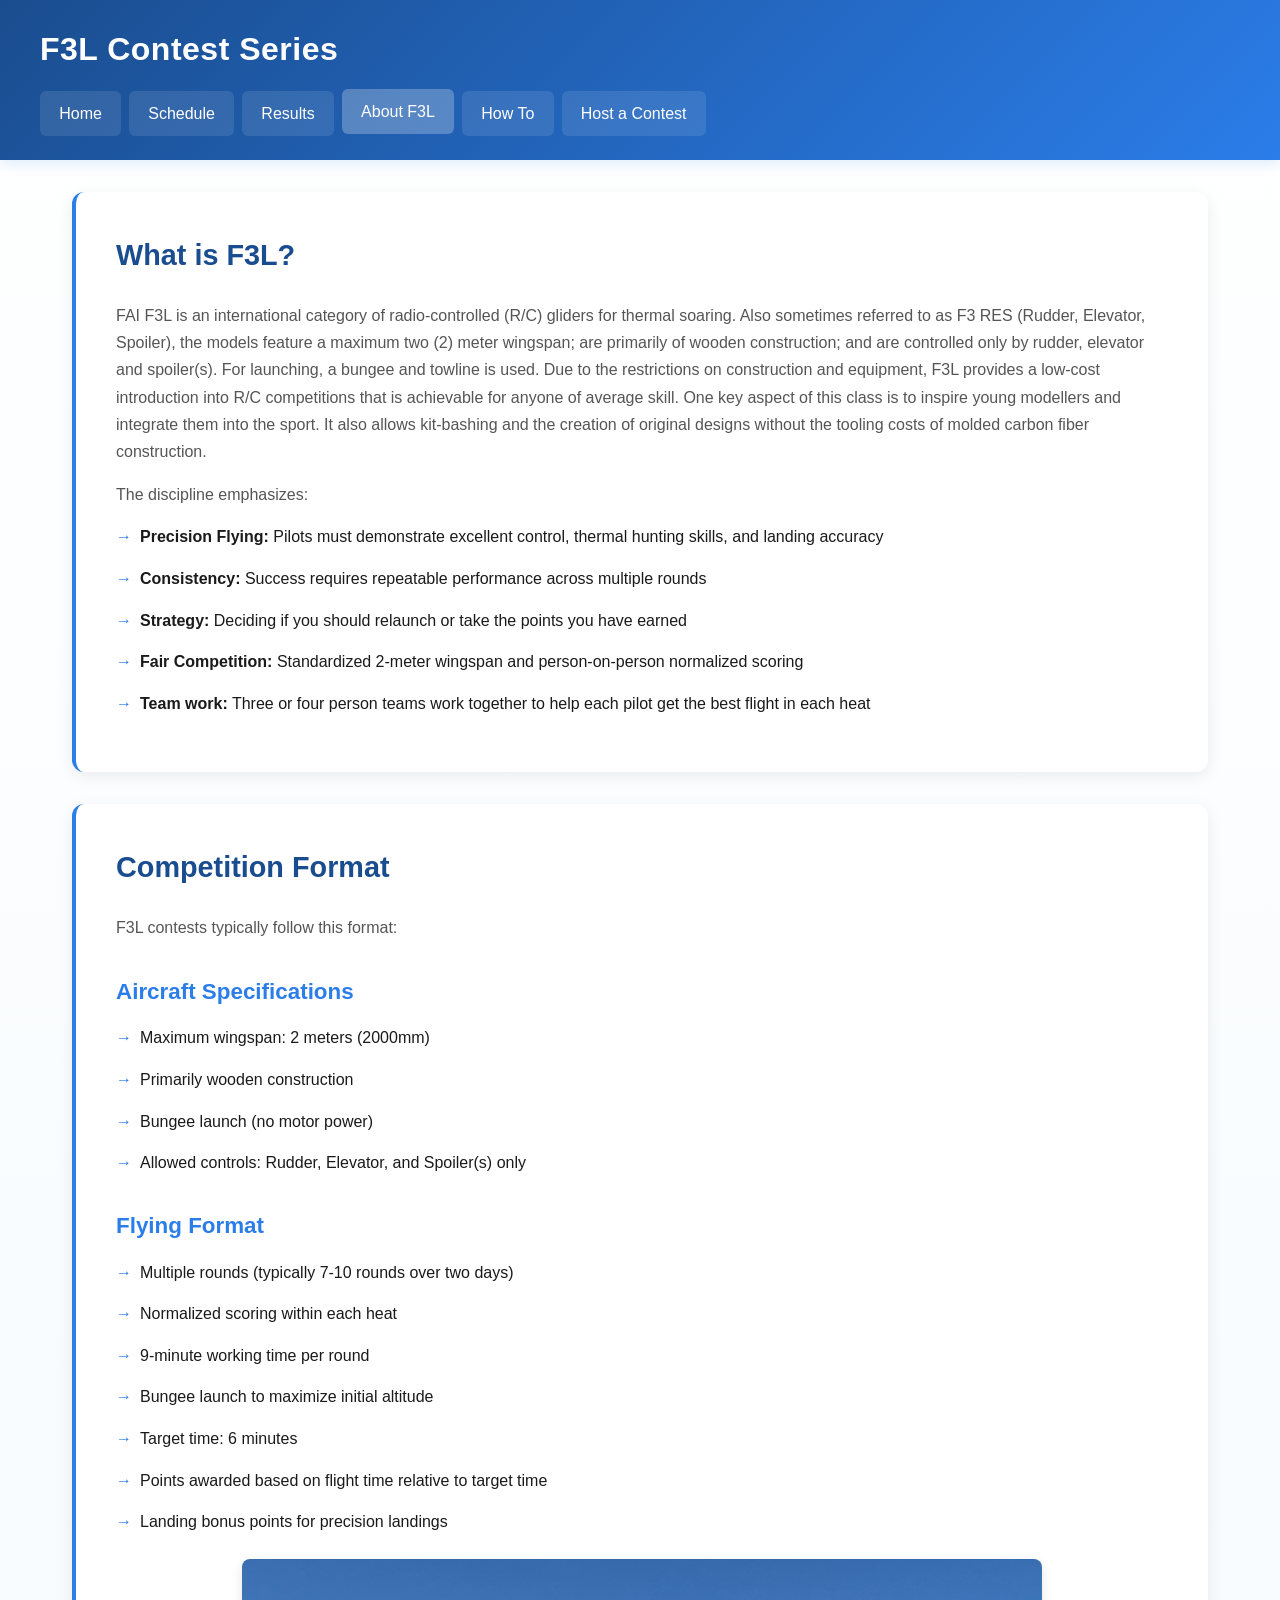
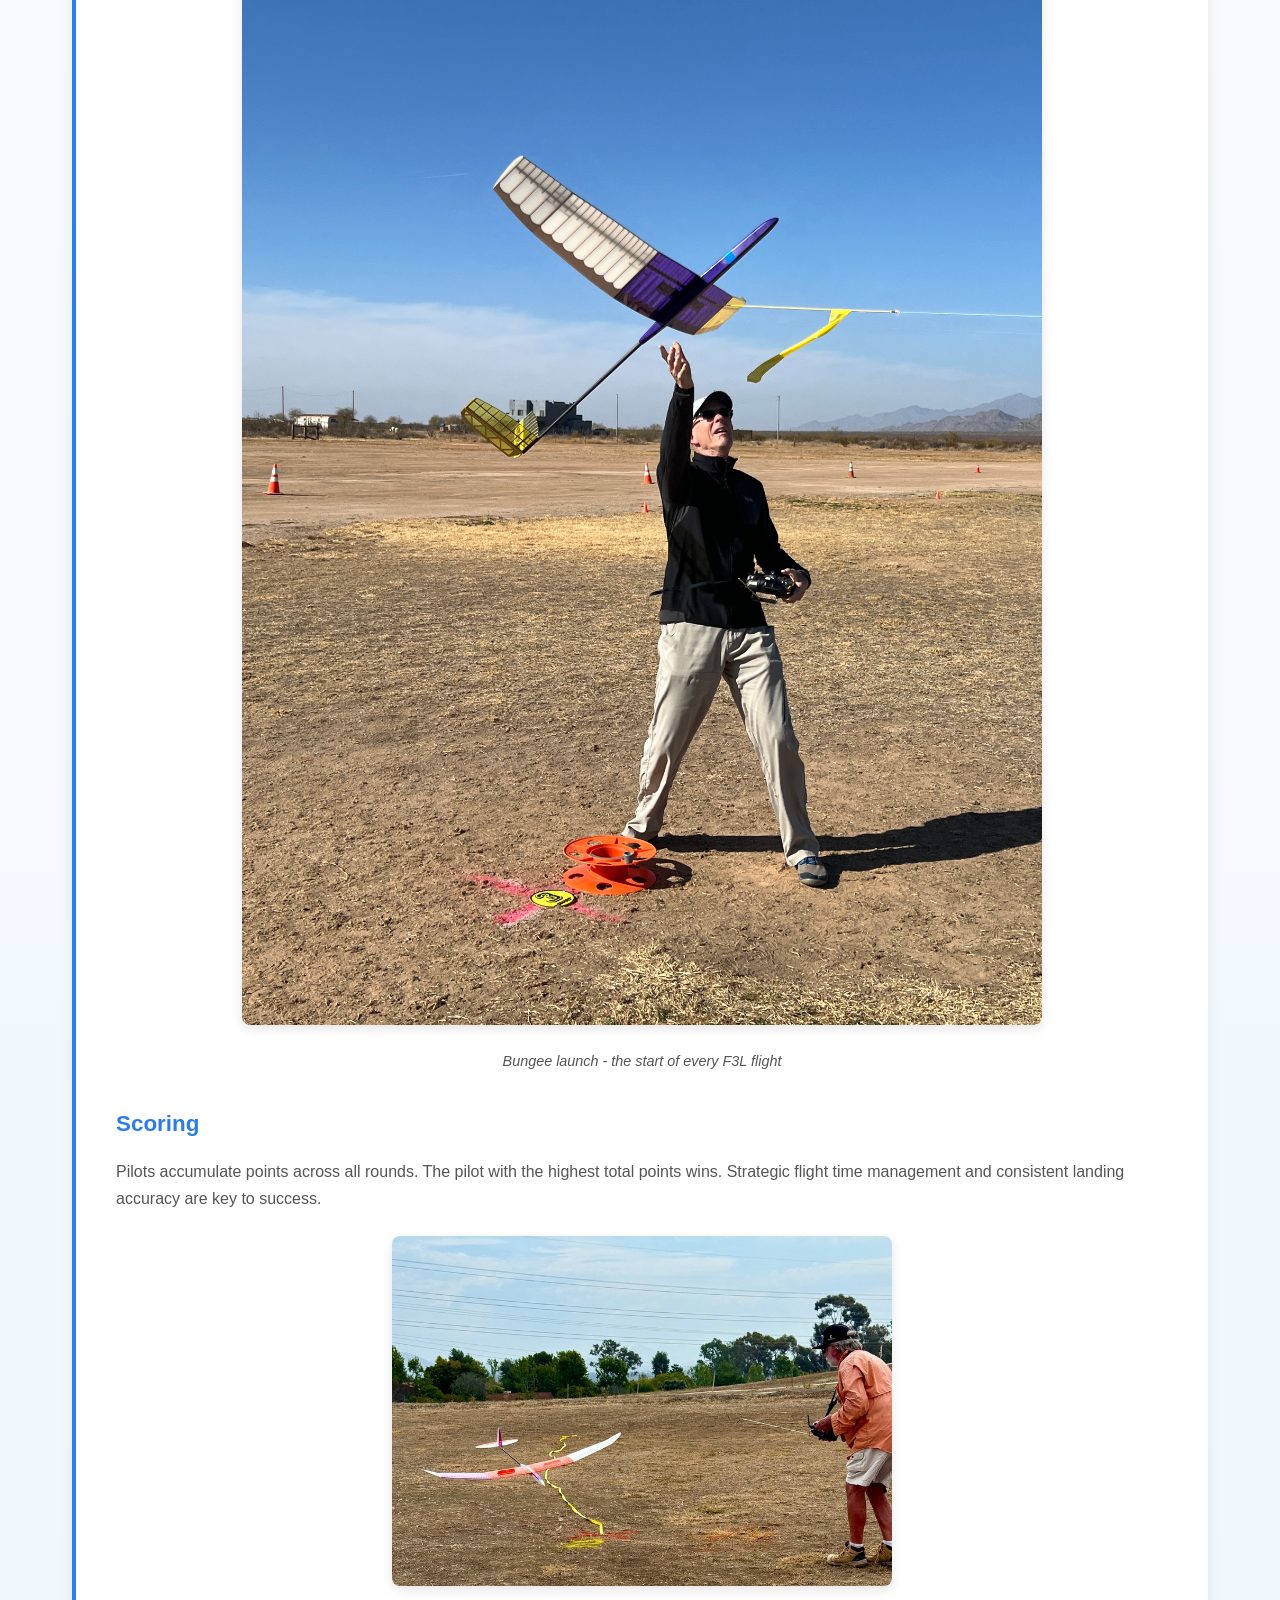
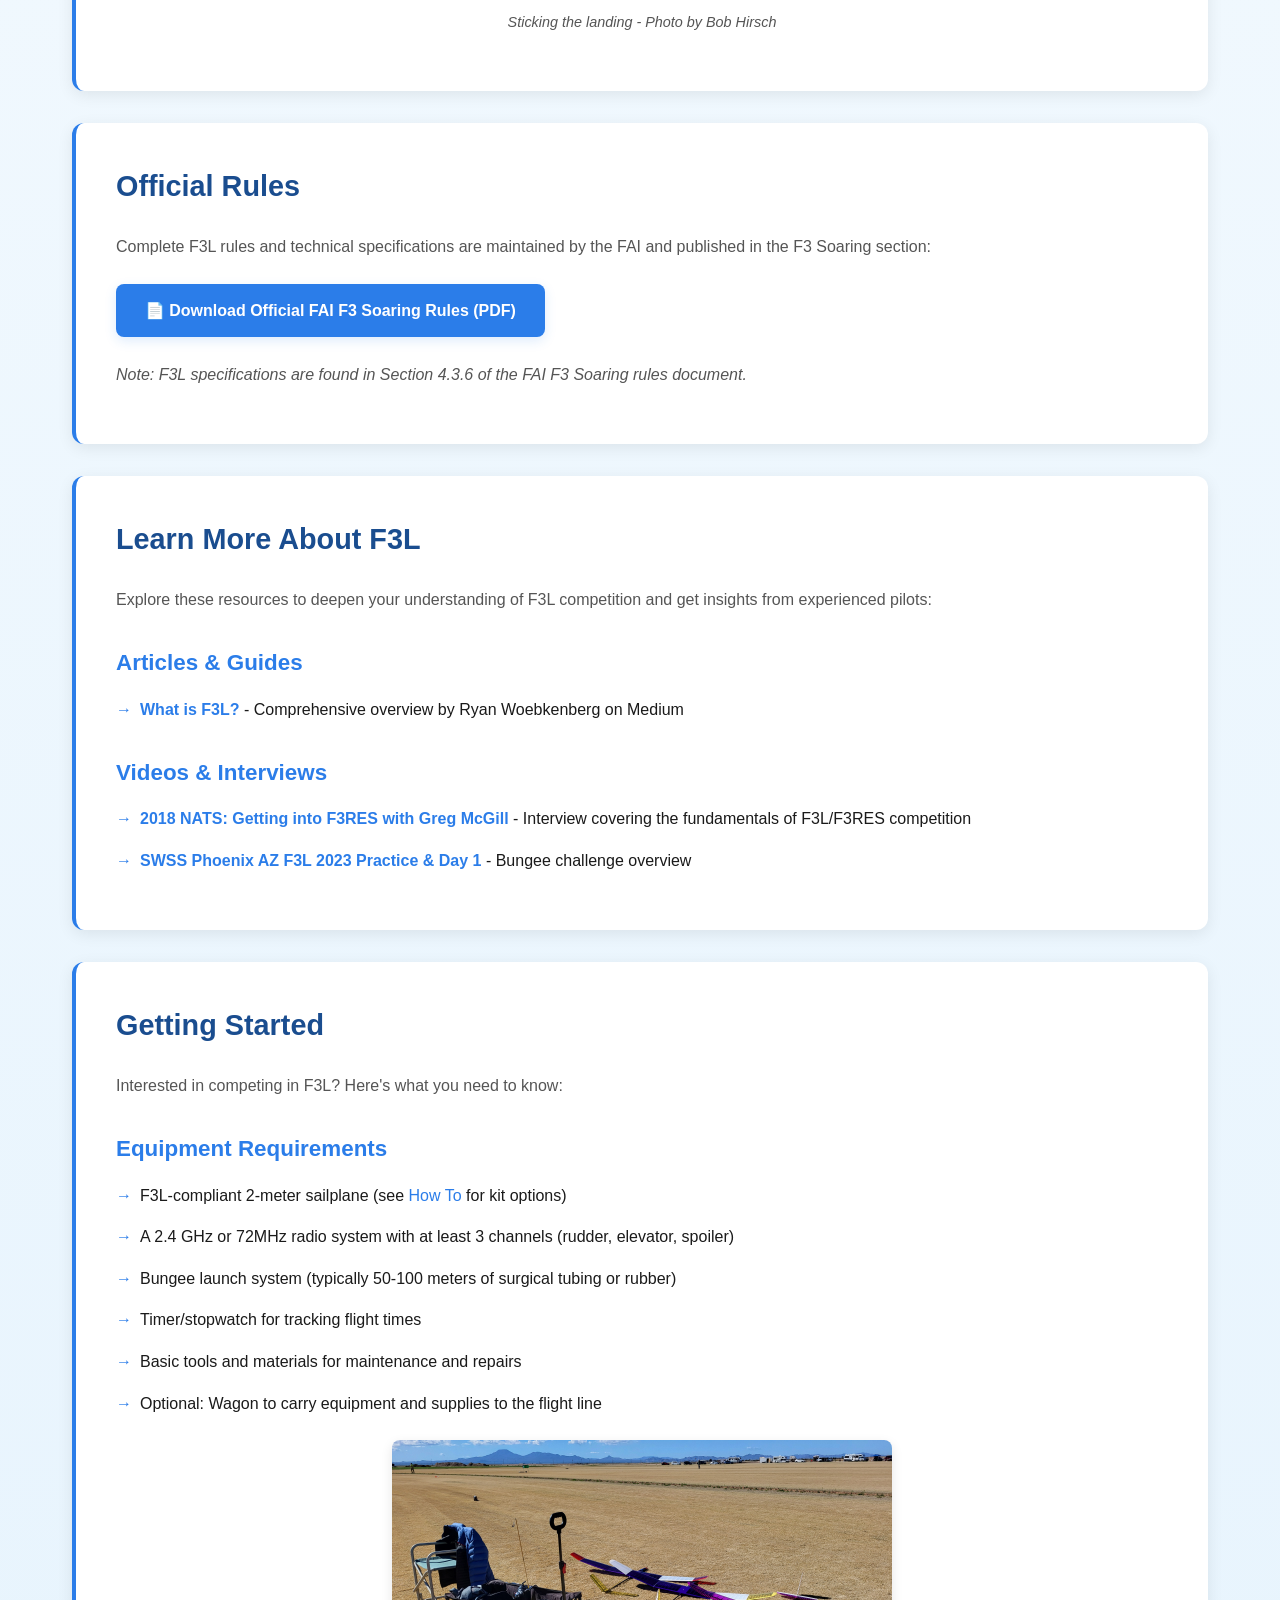
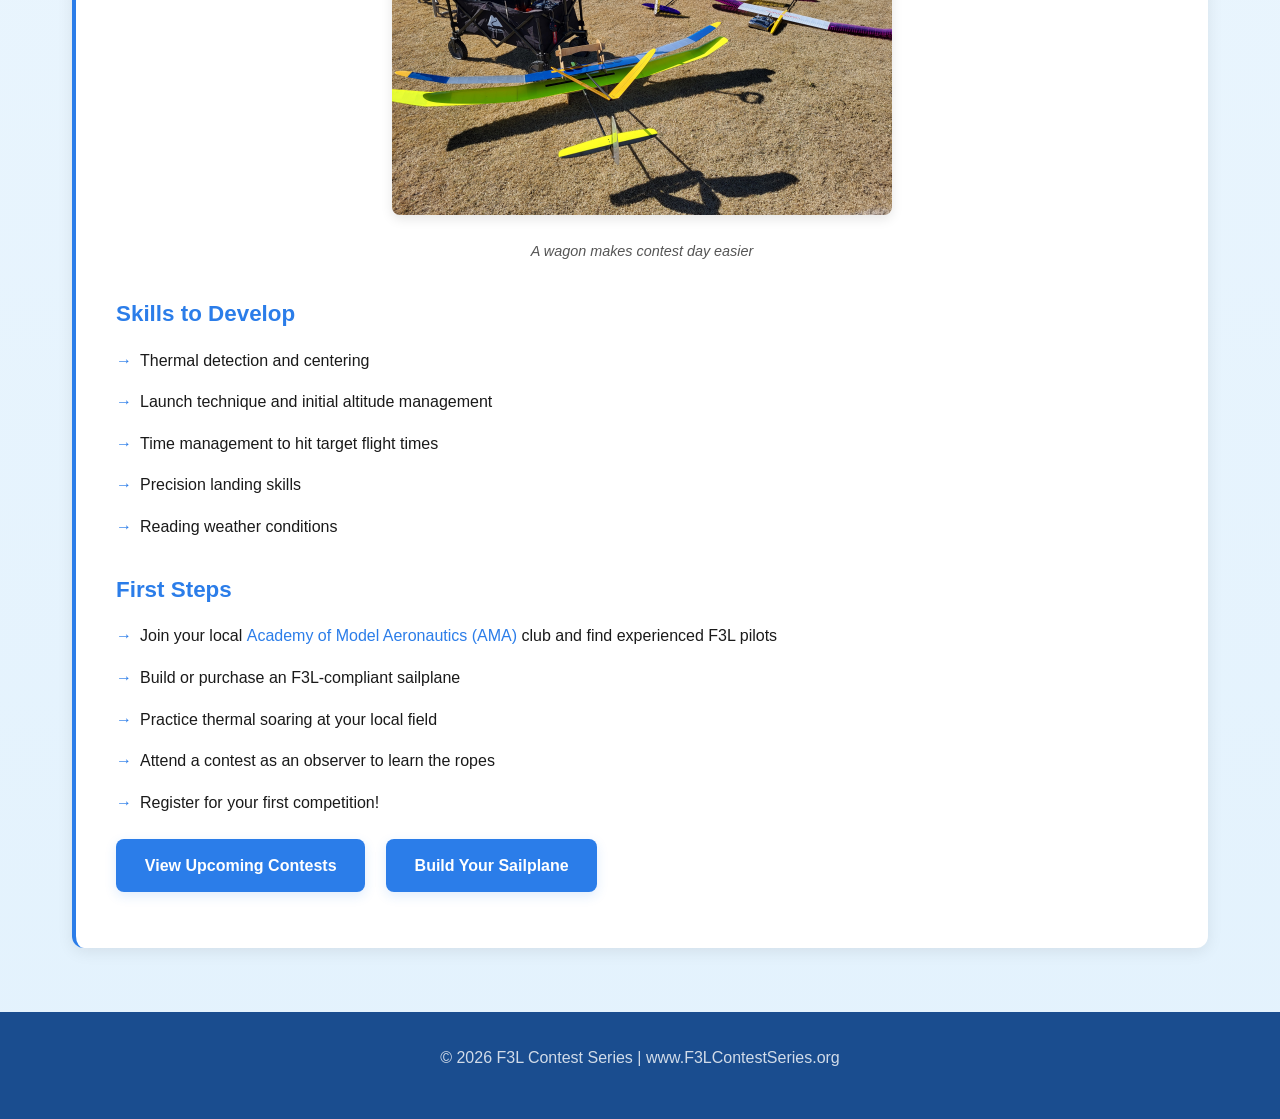
==== commit 0cb6adb5: "more tweaks" ====
--- a/about.html
+++ b/about.html
@@ -26,7 +26,7 @@
     <main>
         <div class="content-card">
             <h2>What is F3L?</h2>
-            <p>FAI F3L is an international category of radio-controlled (R/C) gliders for thermal soaring. Also sometimes referred to as F3 RES (Rudder, Elevator, Spoiler), the models feature a maximum two (2) meter wingspan; are primarily of wooden construction; and are controlled only by rudder, elevator and spoiler(s). For launching, a bungee and towline is used. Due to the restrictions on construction and equipment, F3L provides a low-cost introduction into R/C competitions that is achievable for anyone of average skill. One key aspect of this class is to inspire young modellers and integrate them into the sport. It also allows kit-bashing and the creation of original designs without the tooling costs of carbon fiber construction.</p>
+            <p>FAI F3L is an international category of radio-controlled (R/C) gliders for thermal soaring. Also sometimes referred to as F3 RES (Rudder, Elevator, Spoiler), the models feature a maximum two (2) meter wingspan; are primarily of wooden construction; and are controlled only by rudder, elevator and spoiler(s). For launching, a bungee and towline is used. Due to the restrictions on construction and equipment, F3L provides a low-cost introduction into R/C competitions that is achievable for anyone of average skill. One key aspect of this class is to inspire young modellers and integrate them into the sport. It also allows kit-bashing and the creation of original designs without the tooling costs of molded carbon fiber construction.</p>
             
             <p>The discipline emphasizes:</p>
             <ul class="resource-list">
@@ -106,6 +106,11 @@
                         <strong>2018 NATS: Getting into F3RES with Greg McGill</strong>
                     </a> - Interview covering the fundamentals of F3L/F3RES competition
                 </li>
+                <li>
+                    <a href="https://youtu.be/L4b3yAemqc8" target="_blank" rel="noopener">
+                        <strong>SWSS Phoenix AZ F3L 2023 Practice & Day 1</strong>
+                    </a> - Bungee challenge overview
+                </li>
             </ul>
             
         </div>
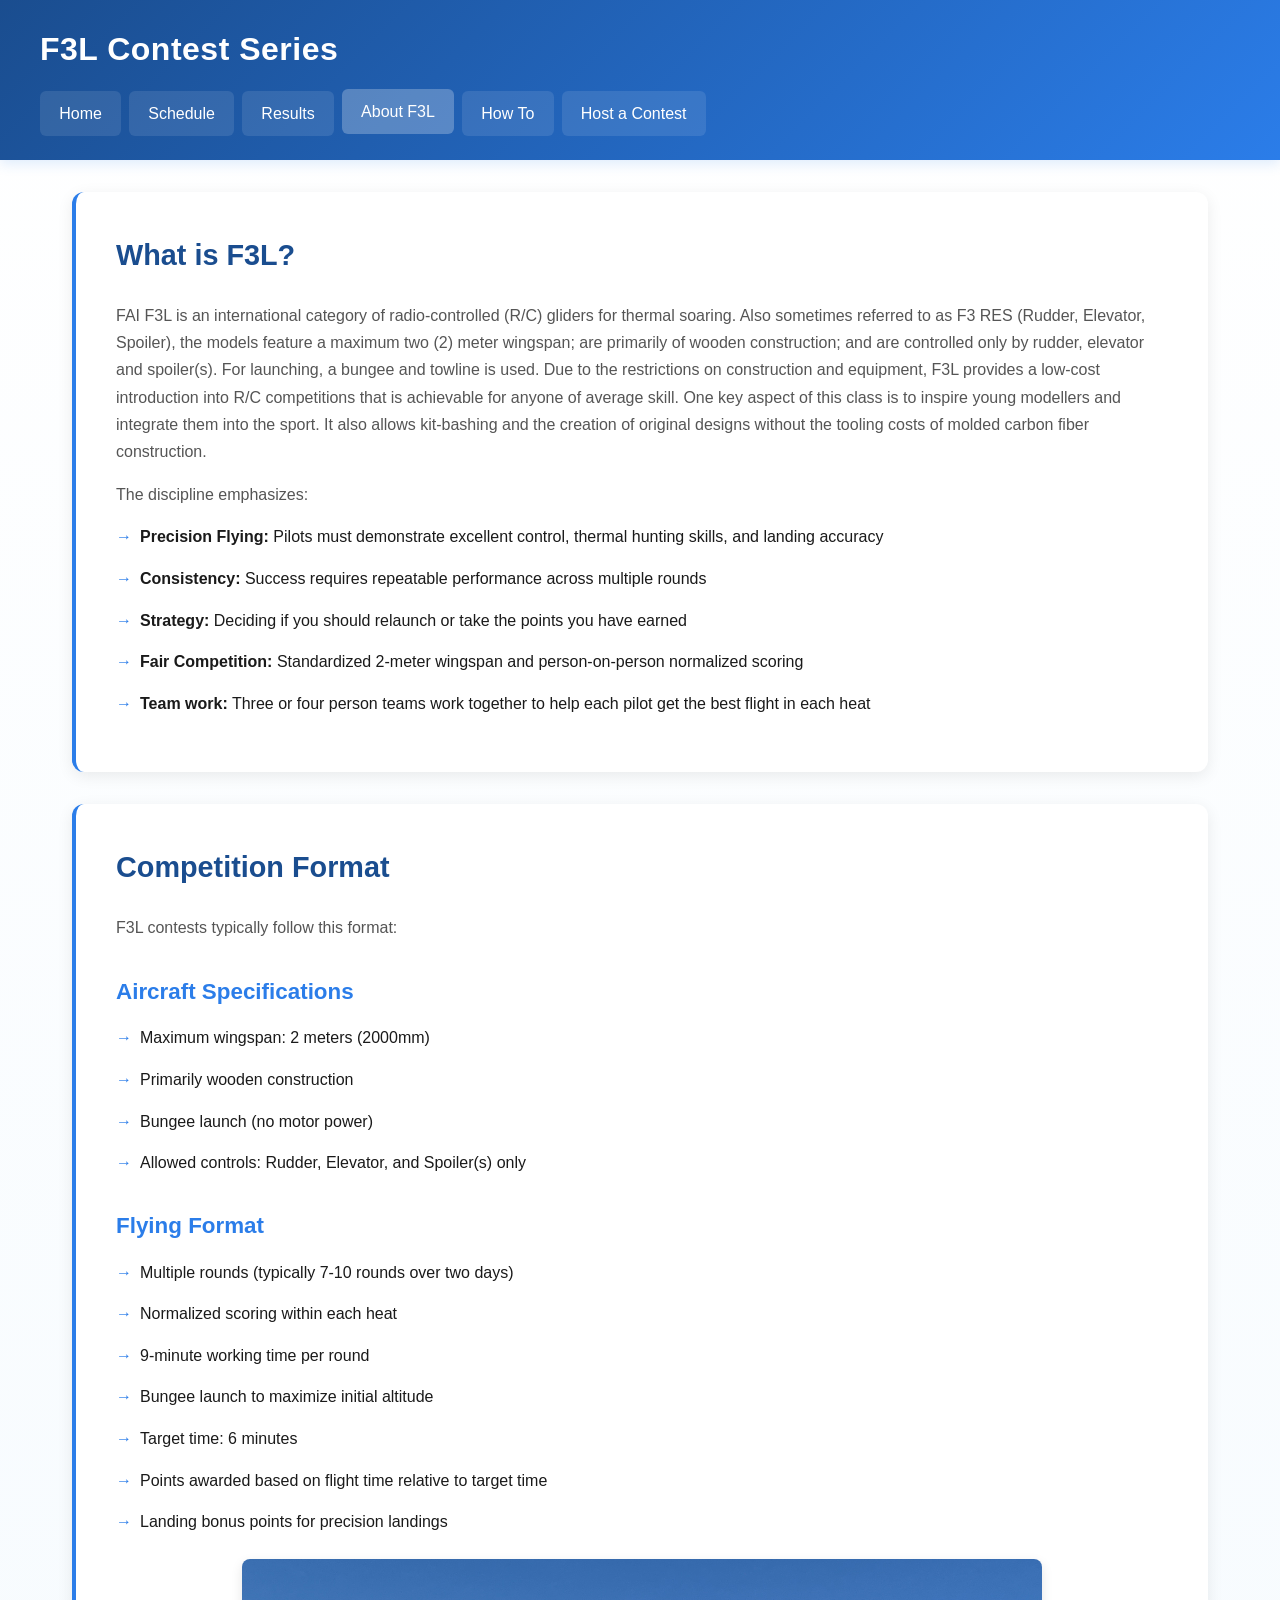
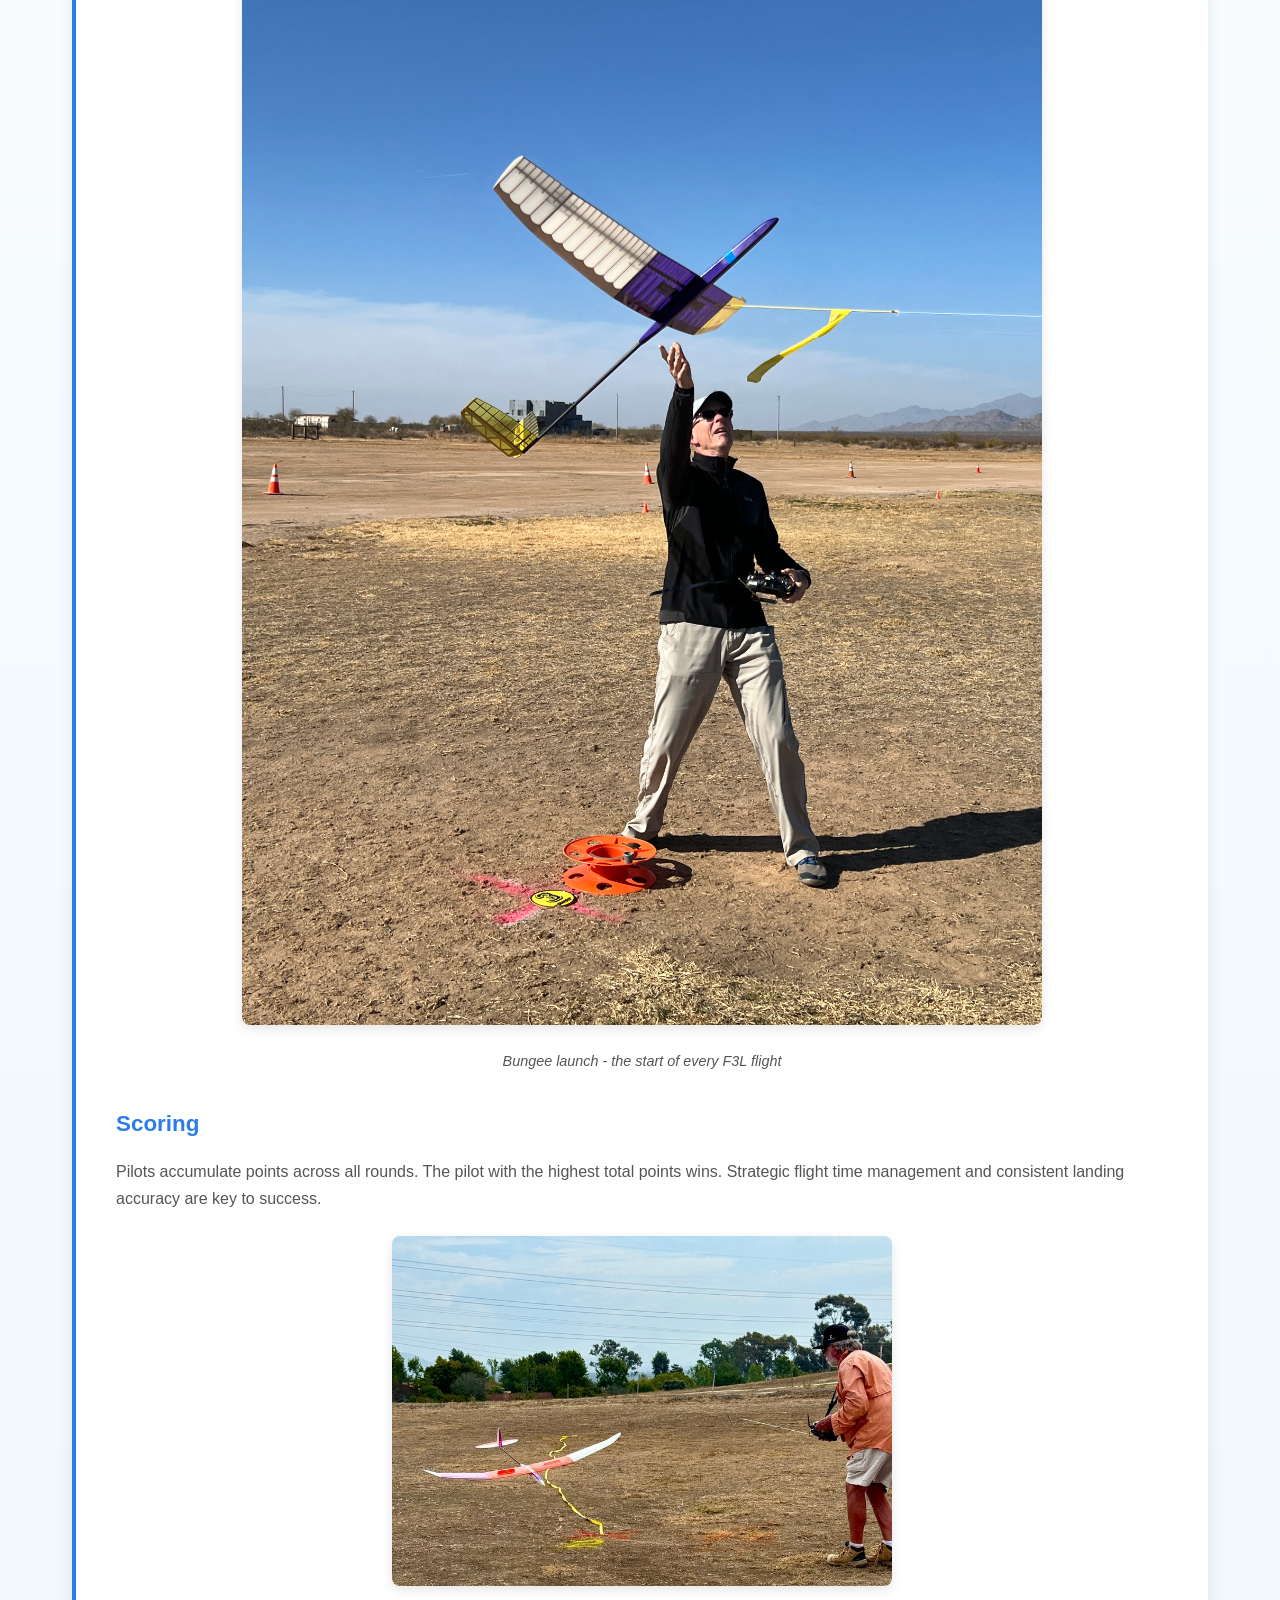
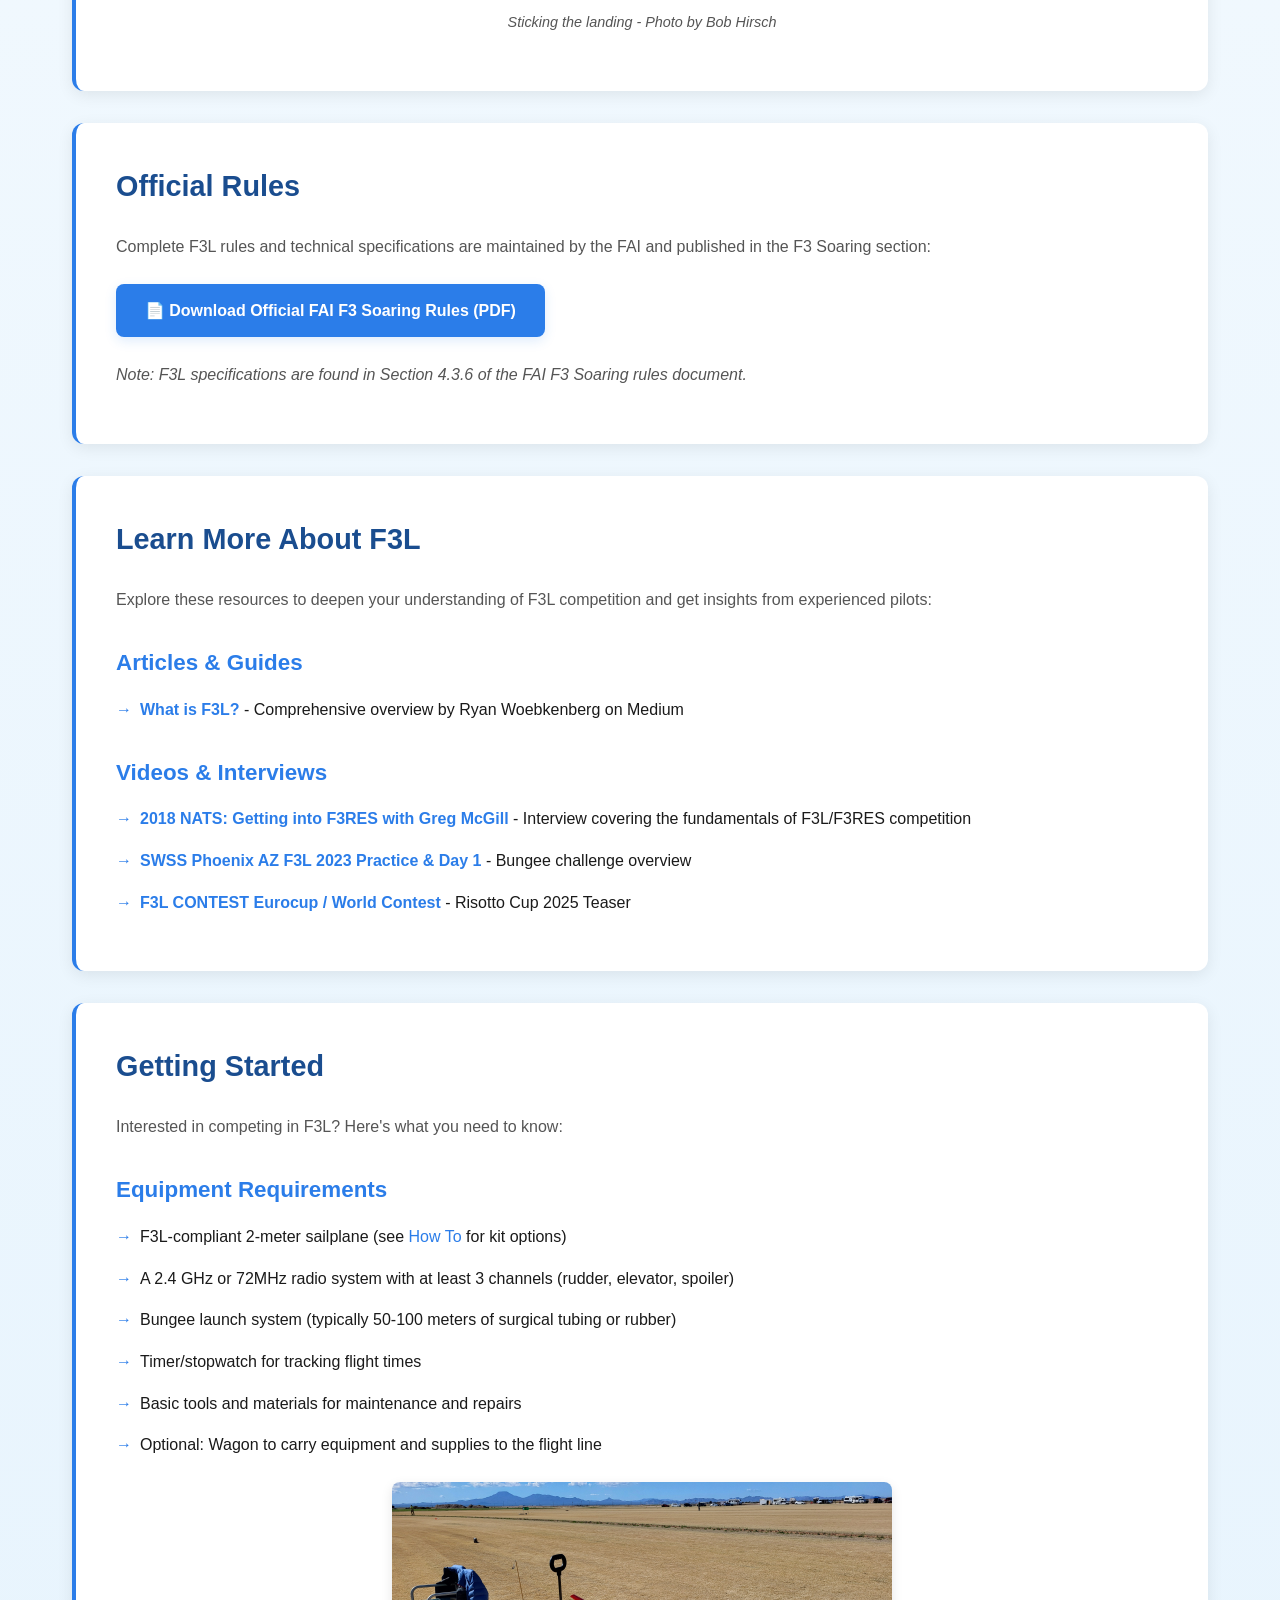
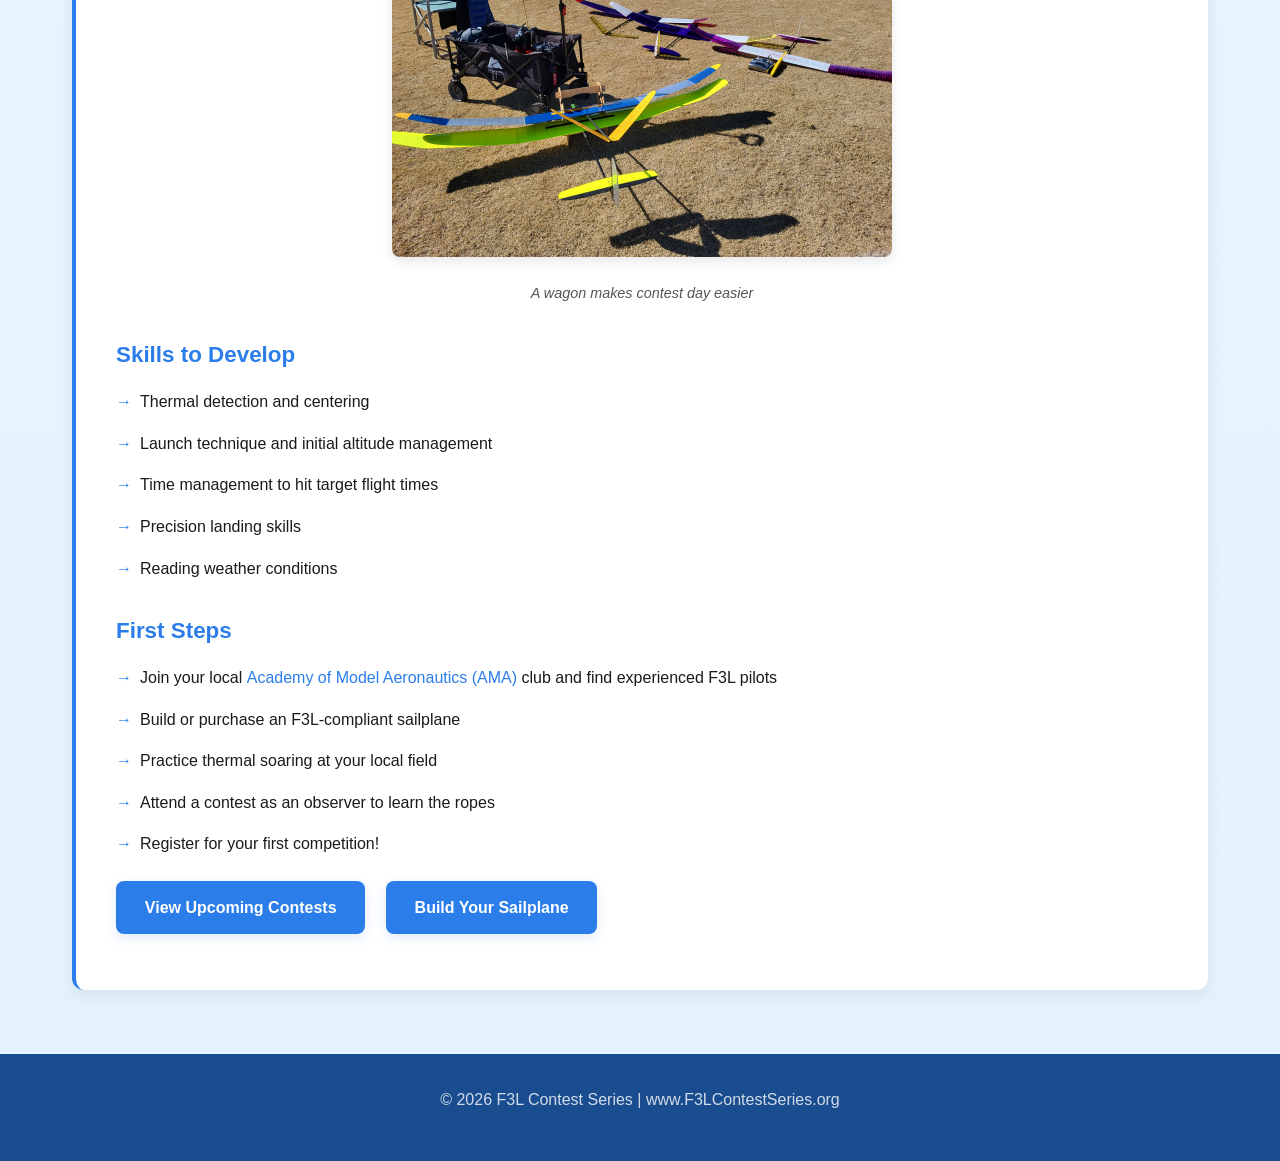
==== commit e9247233: "Add high-start how-to page, schedule/about/howto updates, and repo hygiene - highstart.html + assets" ====
--- a/about.html
+++ b/about.html
@@ -111,6 +111,11 @@
                         <strong>SWSS Phoenix AZ F3L 2023 Practice & Day 1</strong>
                     </a> - Bungee challenge overview
                 </li>
+                <li>
+                    <a href="https://www.youtube.com/watch?v=L7qpcus9K_A&t=1s" target="_blank" rel="noopener">
+                        <strong>F3L CONTEST Eurocup / World Contest</strong>
+                    </a> - Risotto Cup 2025 Teaser
+                </li>
             </ul>
             
         </div>
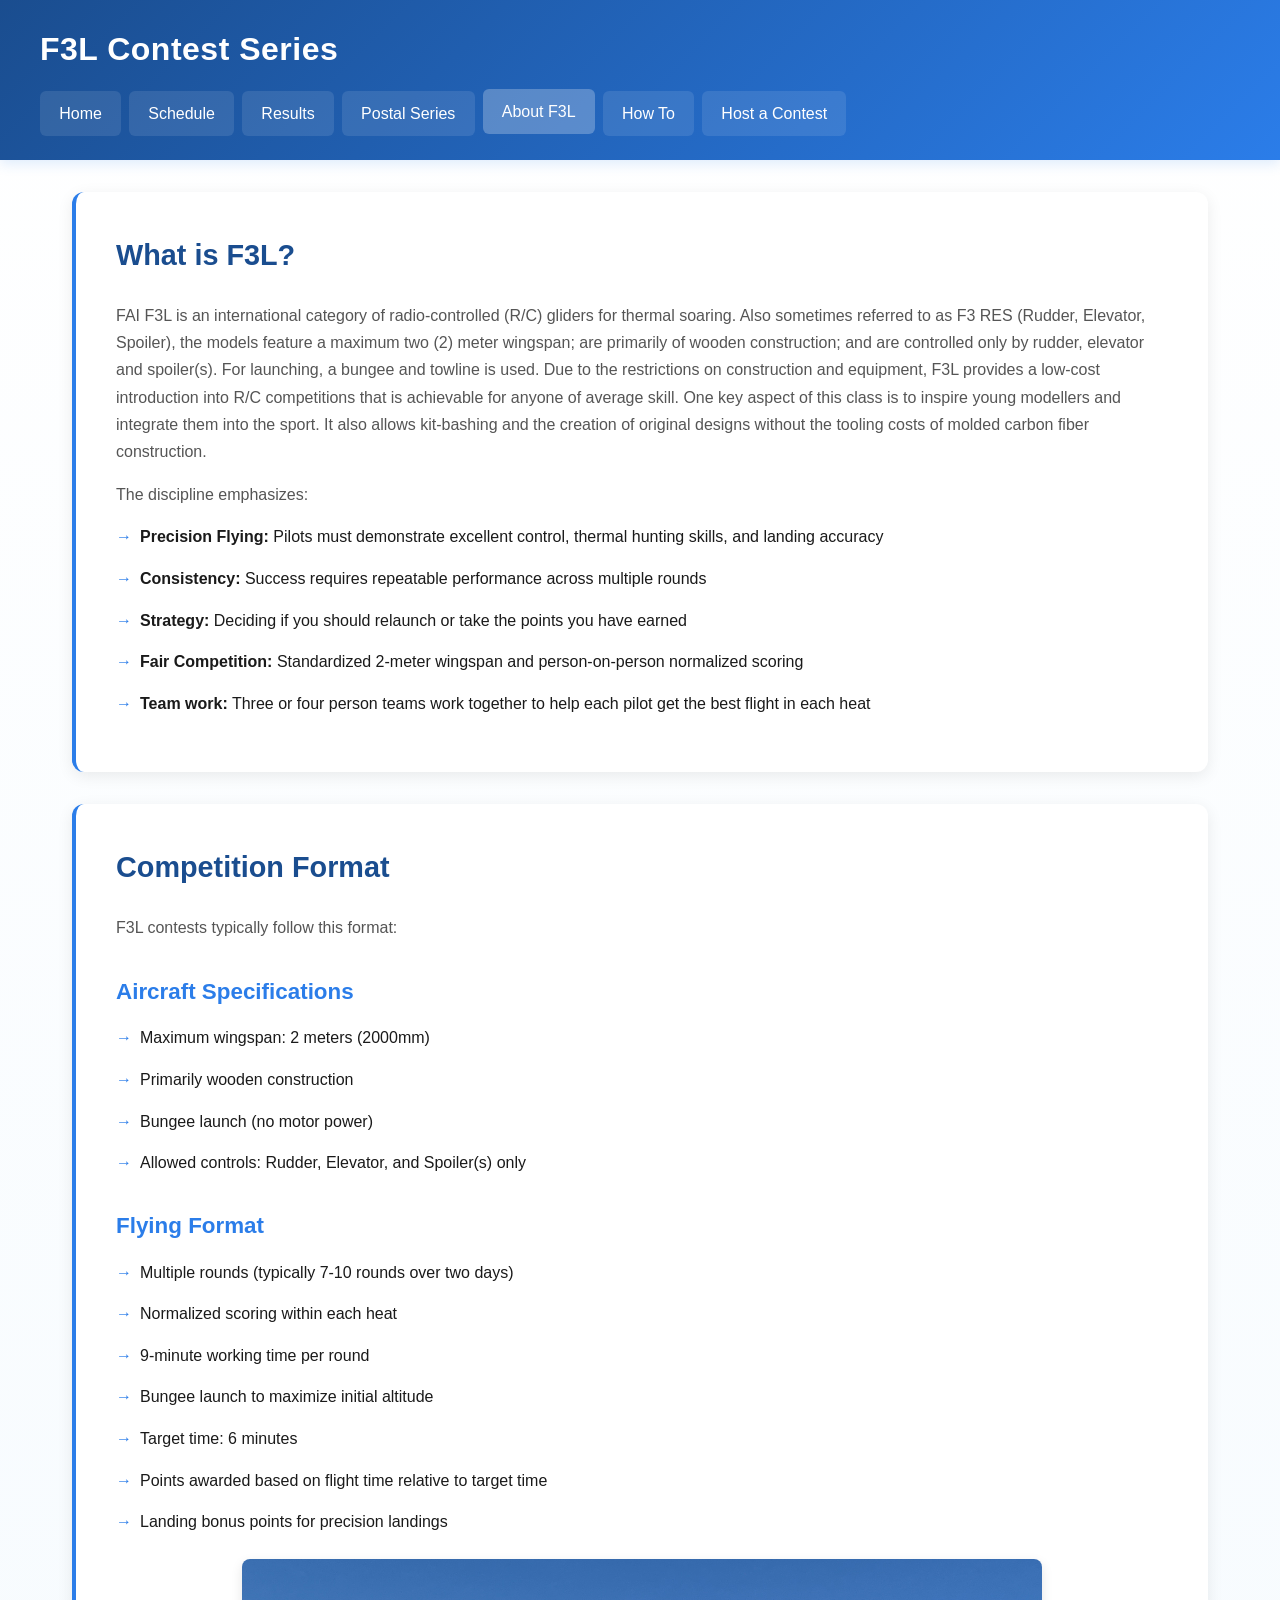
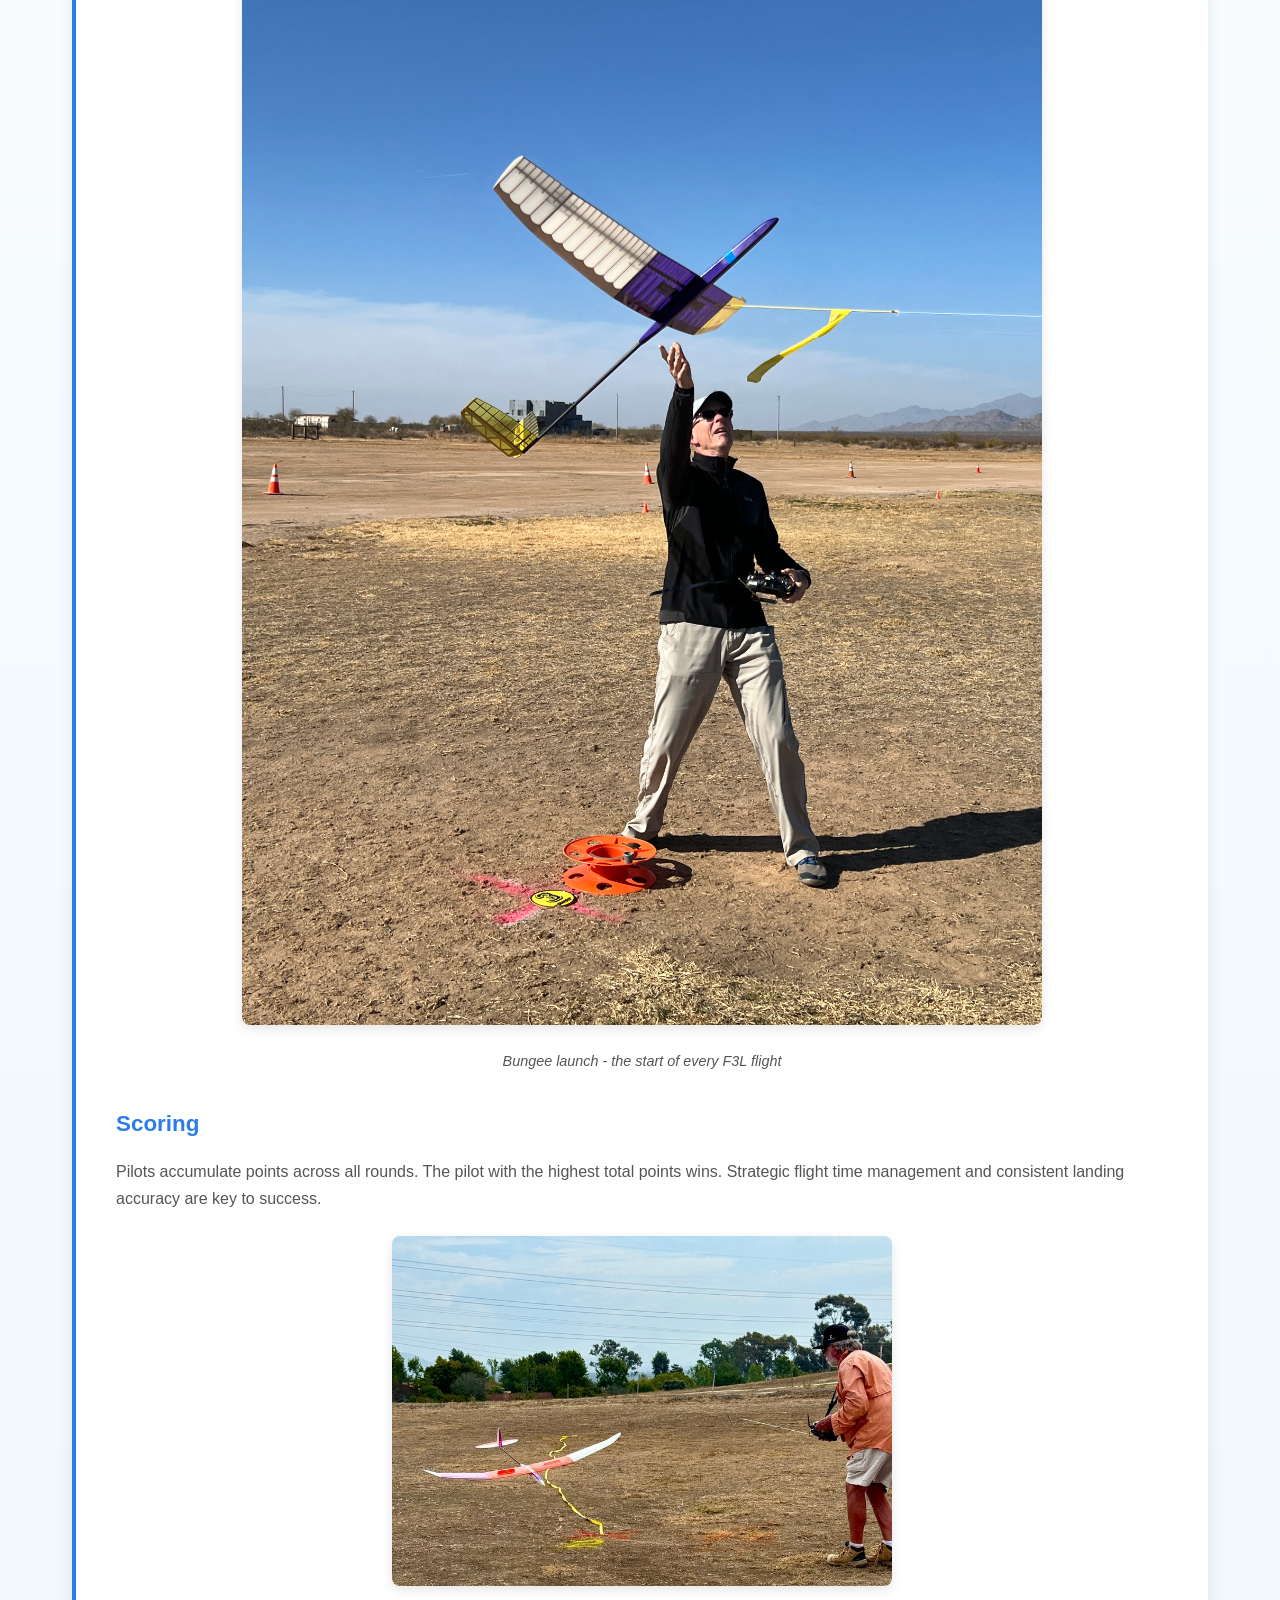
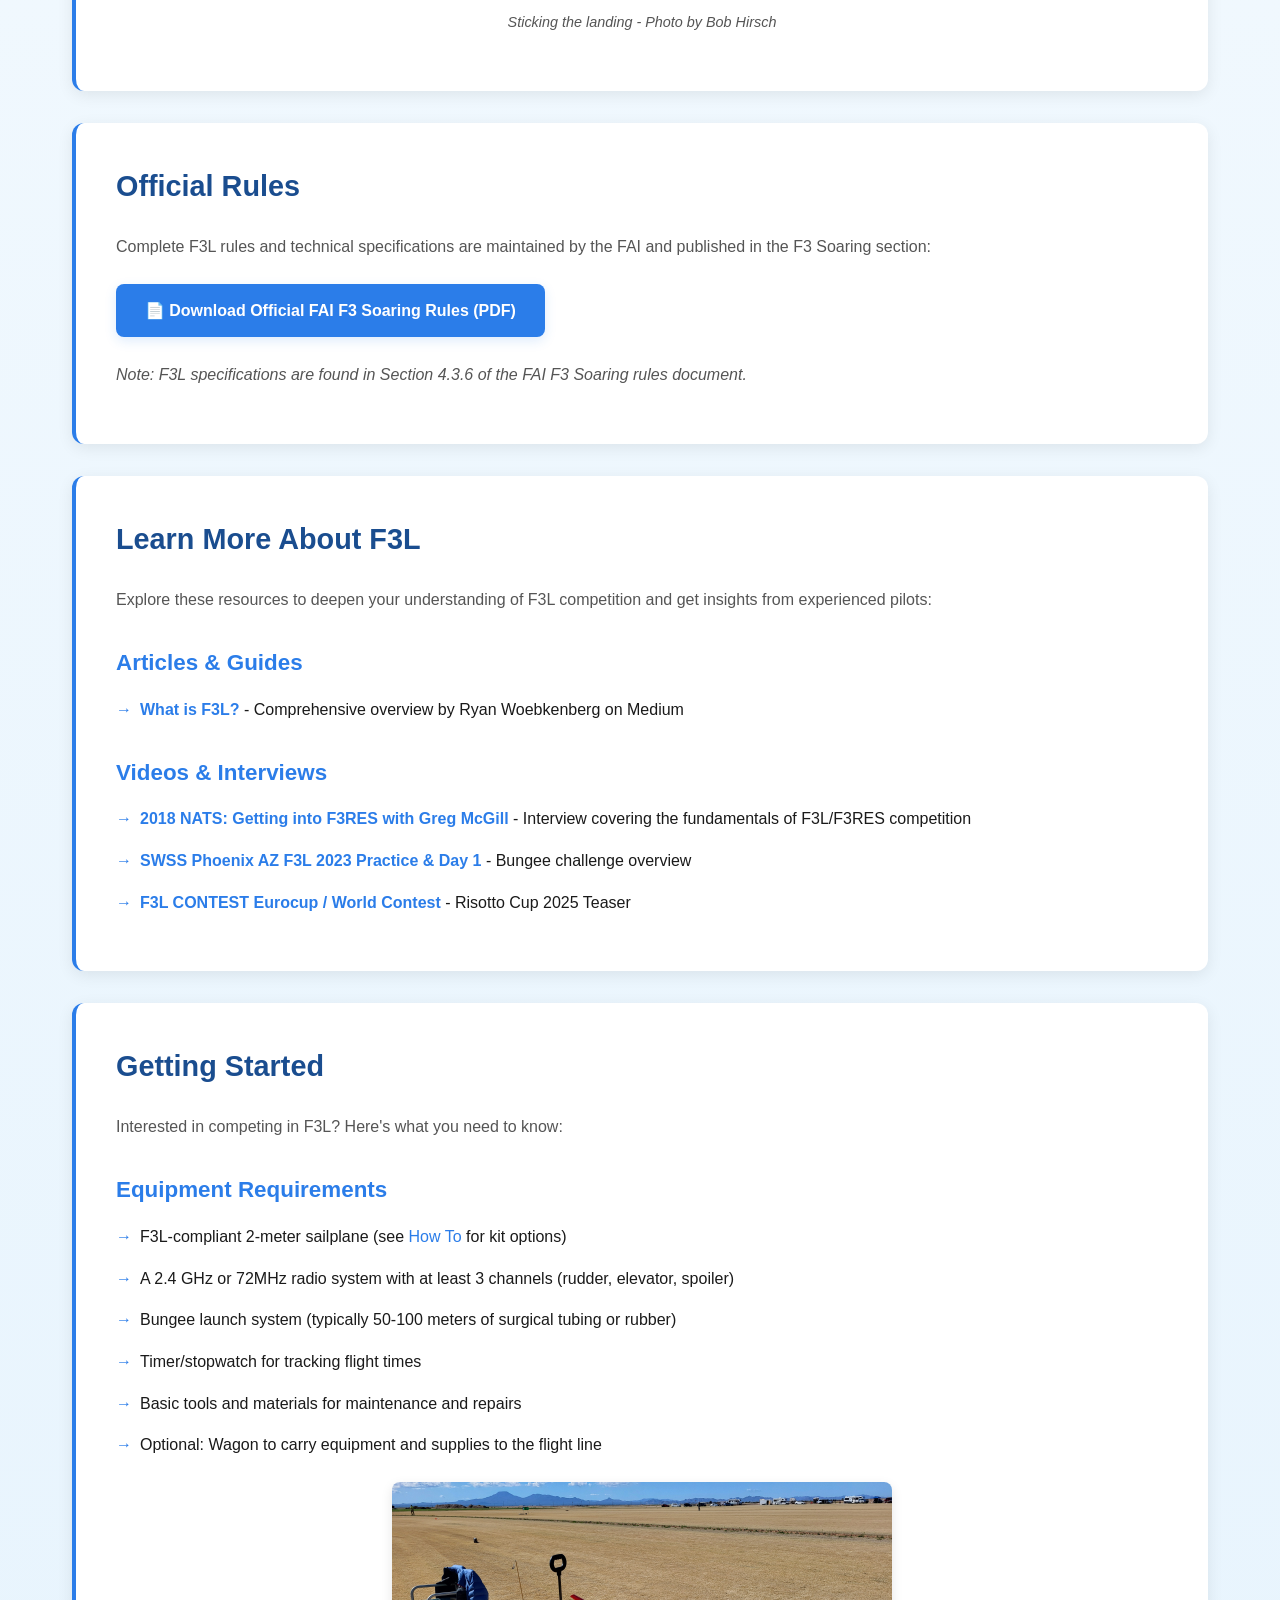
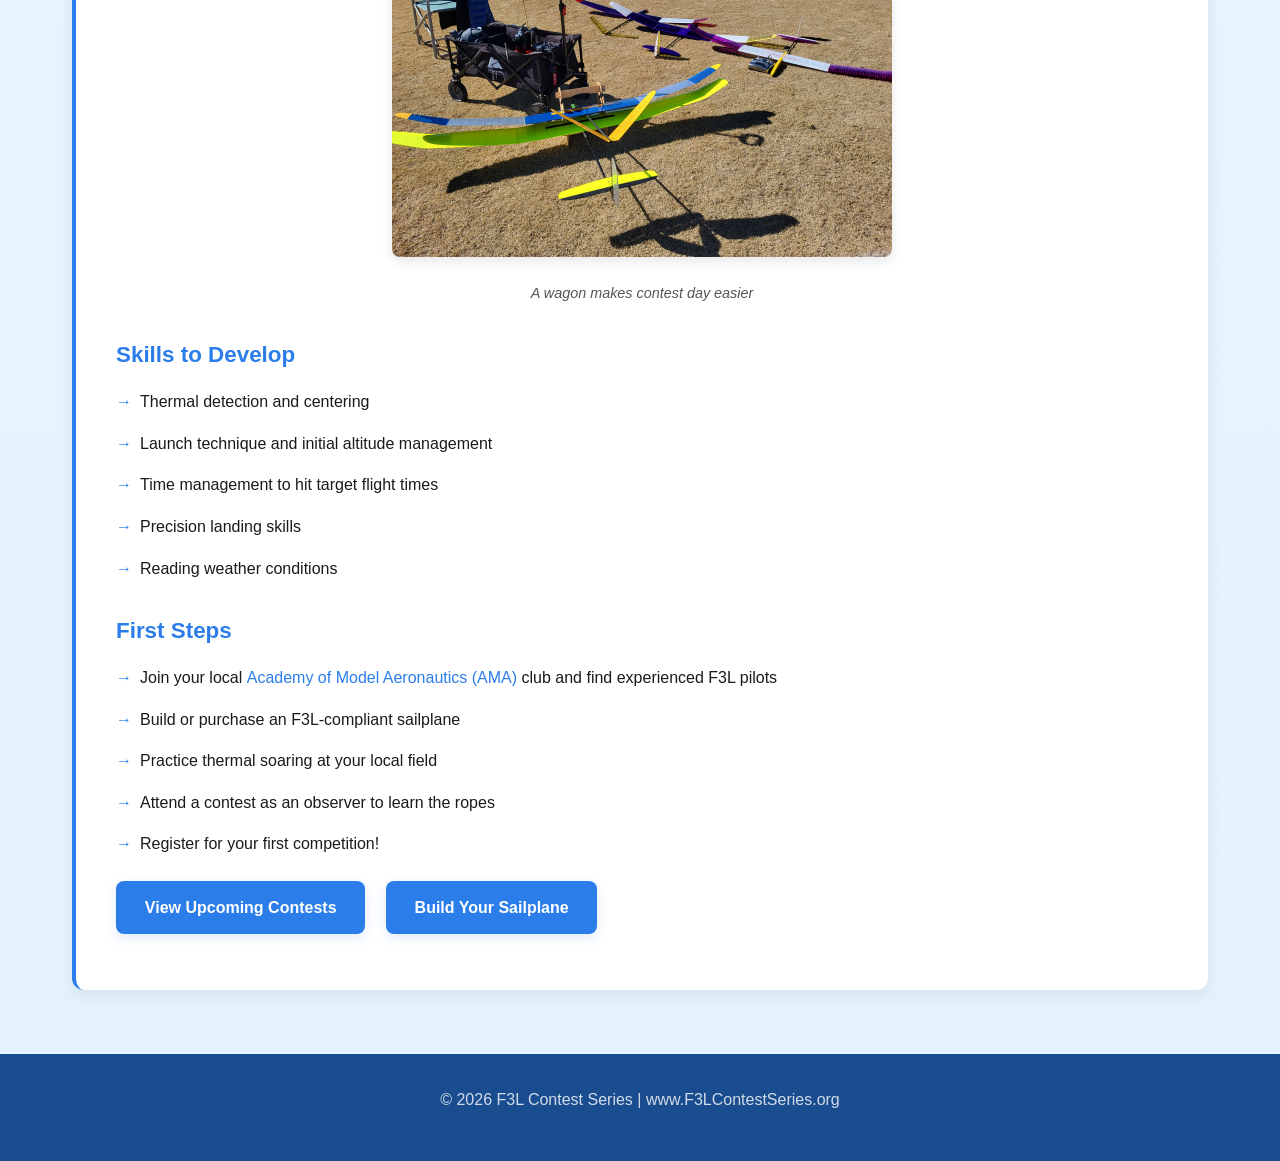
==== commit f430b6d1: "Postal Series page, nav item on every page, README structure line New postal.html describing the F3L" ====
--- a/about.html
+++ b/about.html
@@ -15,6 +15,7 @@
                     <li><a href="index.html">Home</a></li>
                     <li><a href="schedule.html">Schedule</a></li>
                     <li><a href="results.html">Results</a></li>
+                    <li><a href="postal.html">Postal Series</a></li>
                     <li><a href="about.html" class="active">About F3L</a></li>
                     <li><a href="howto.html">How To</a></li>
                     <li><a href="host.html">Host a Contest</a></li>
